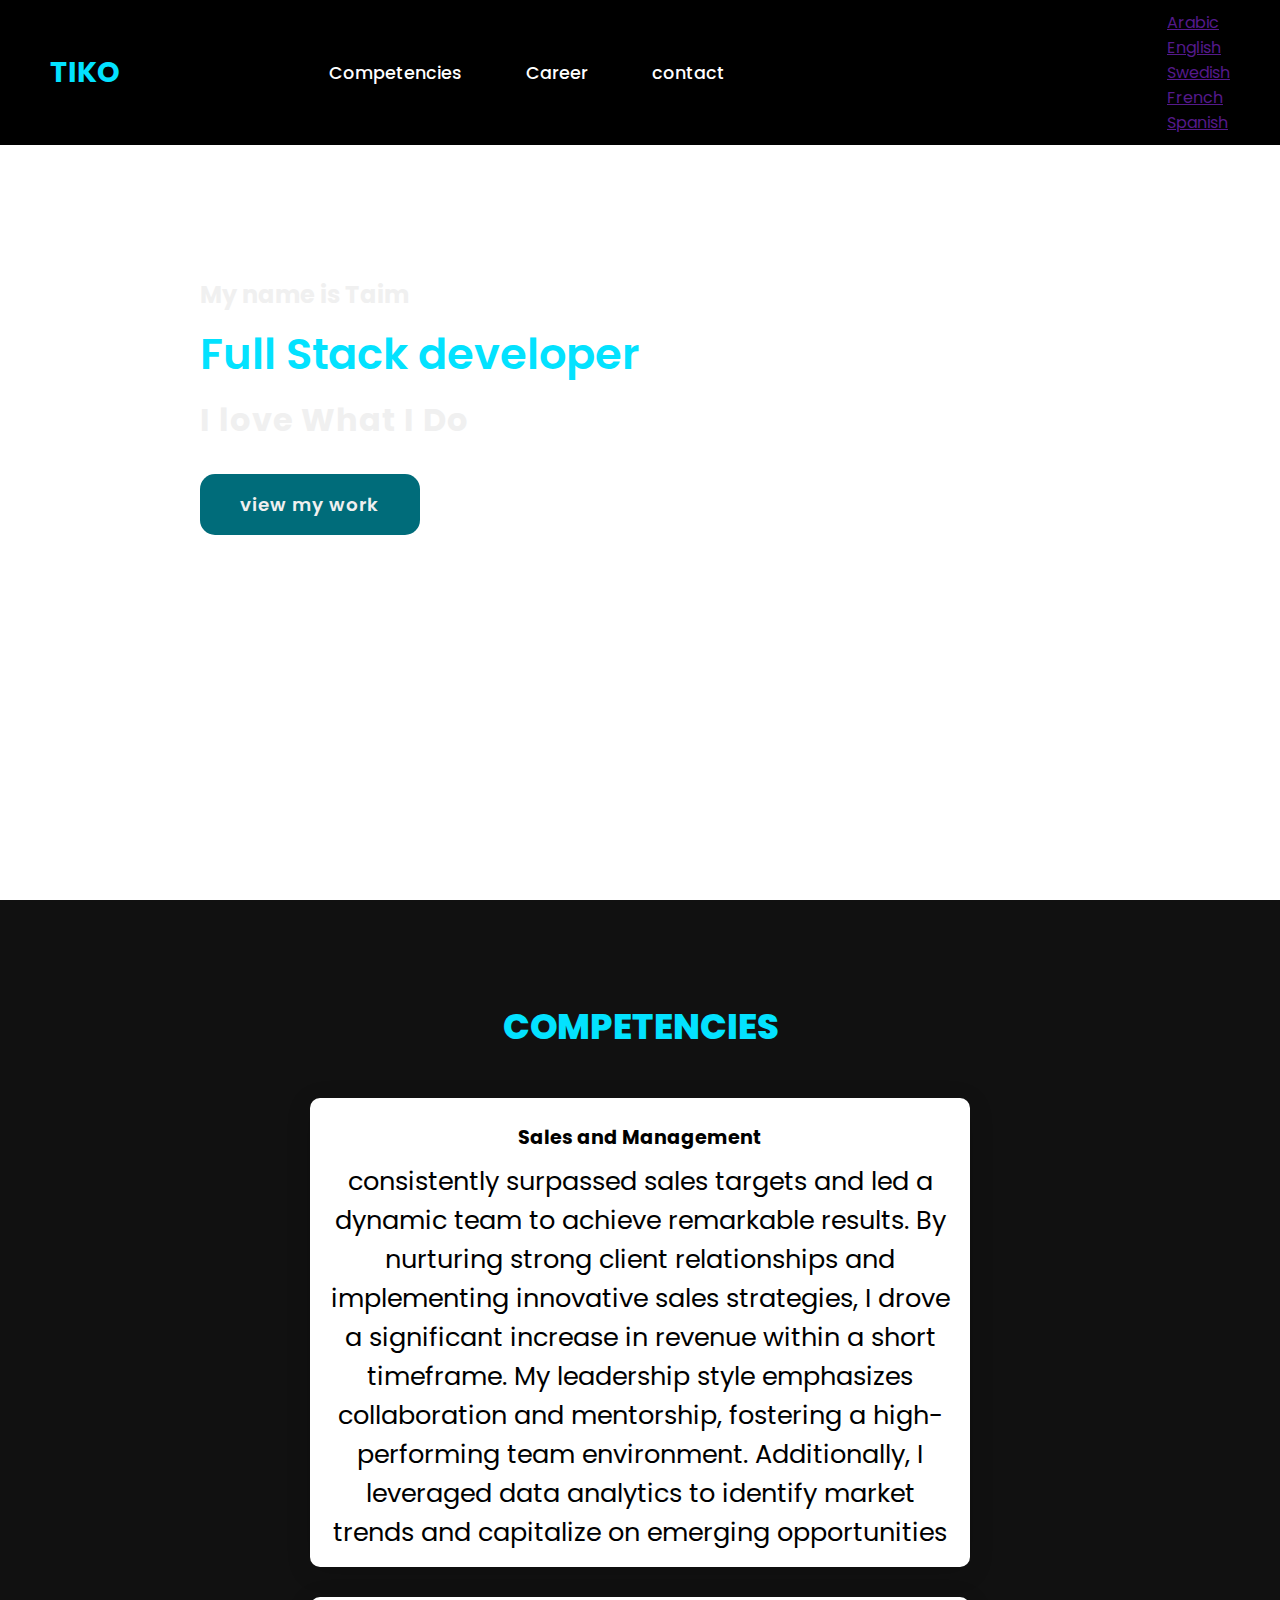
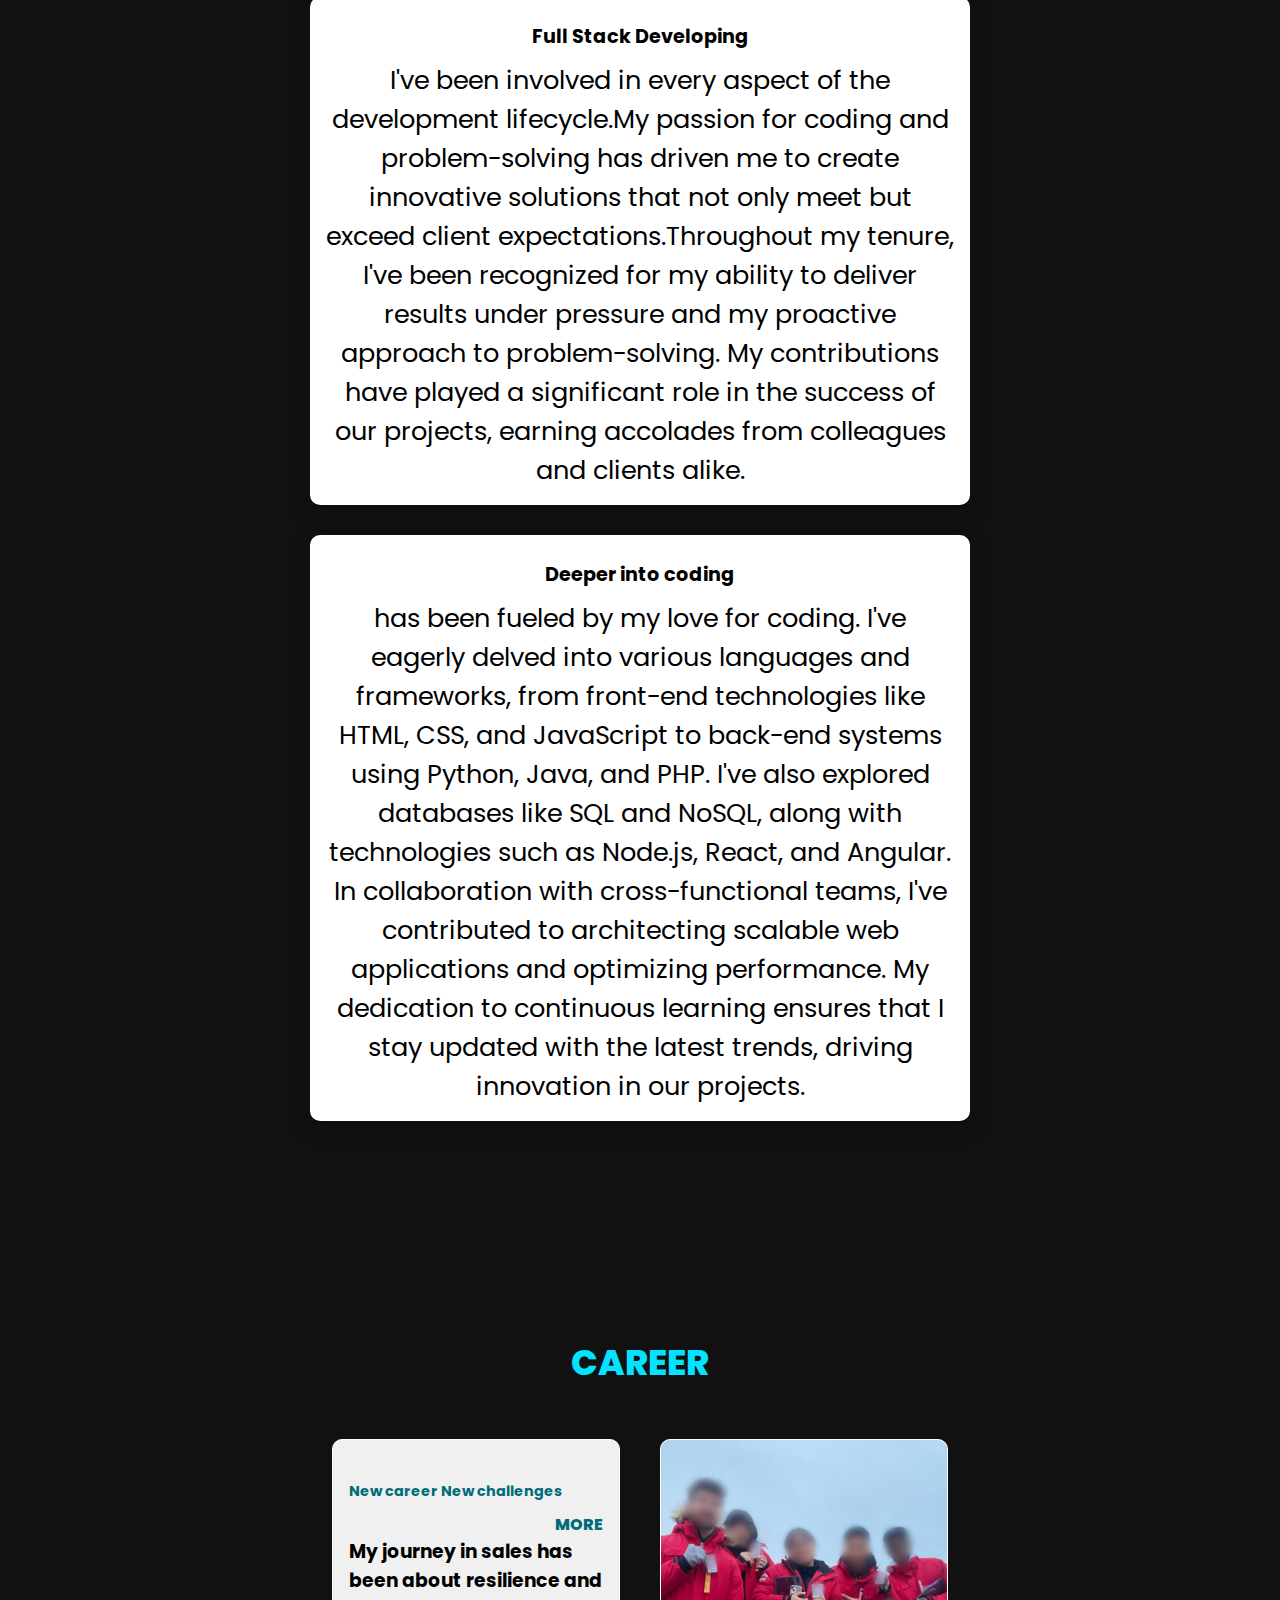
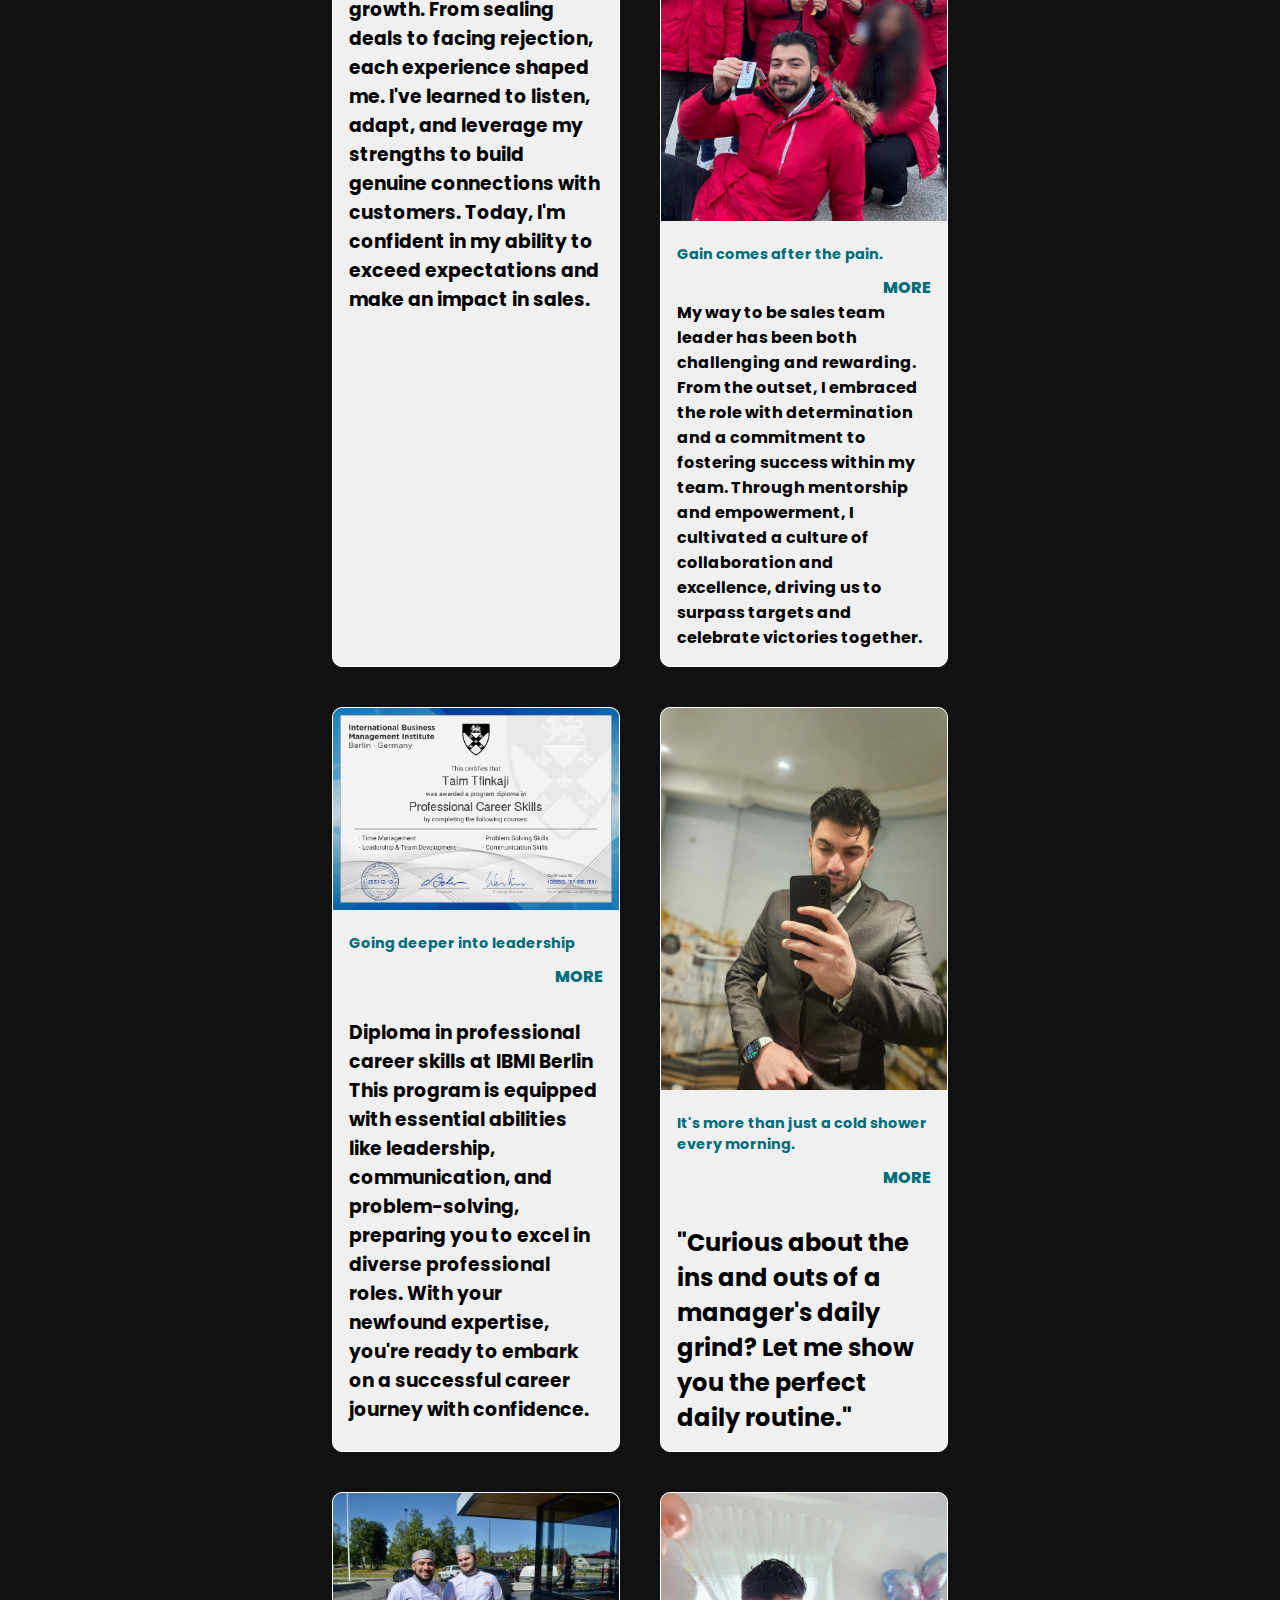
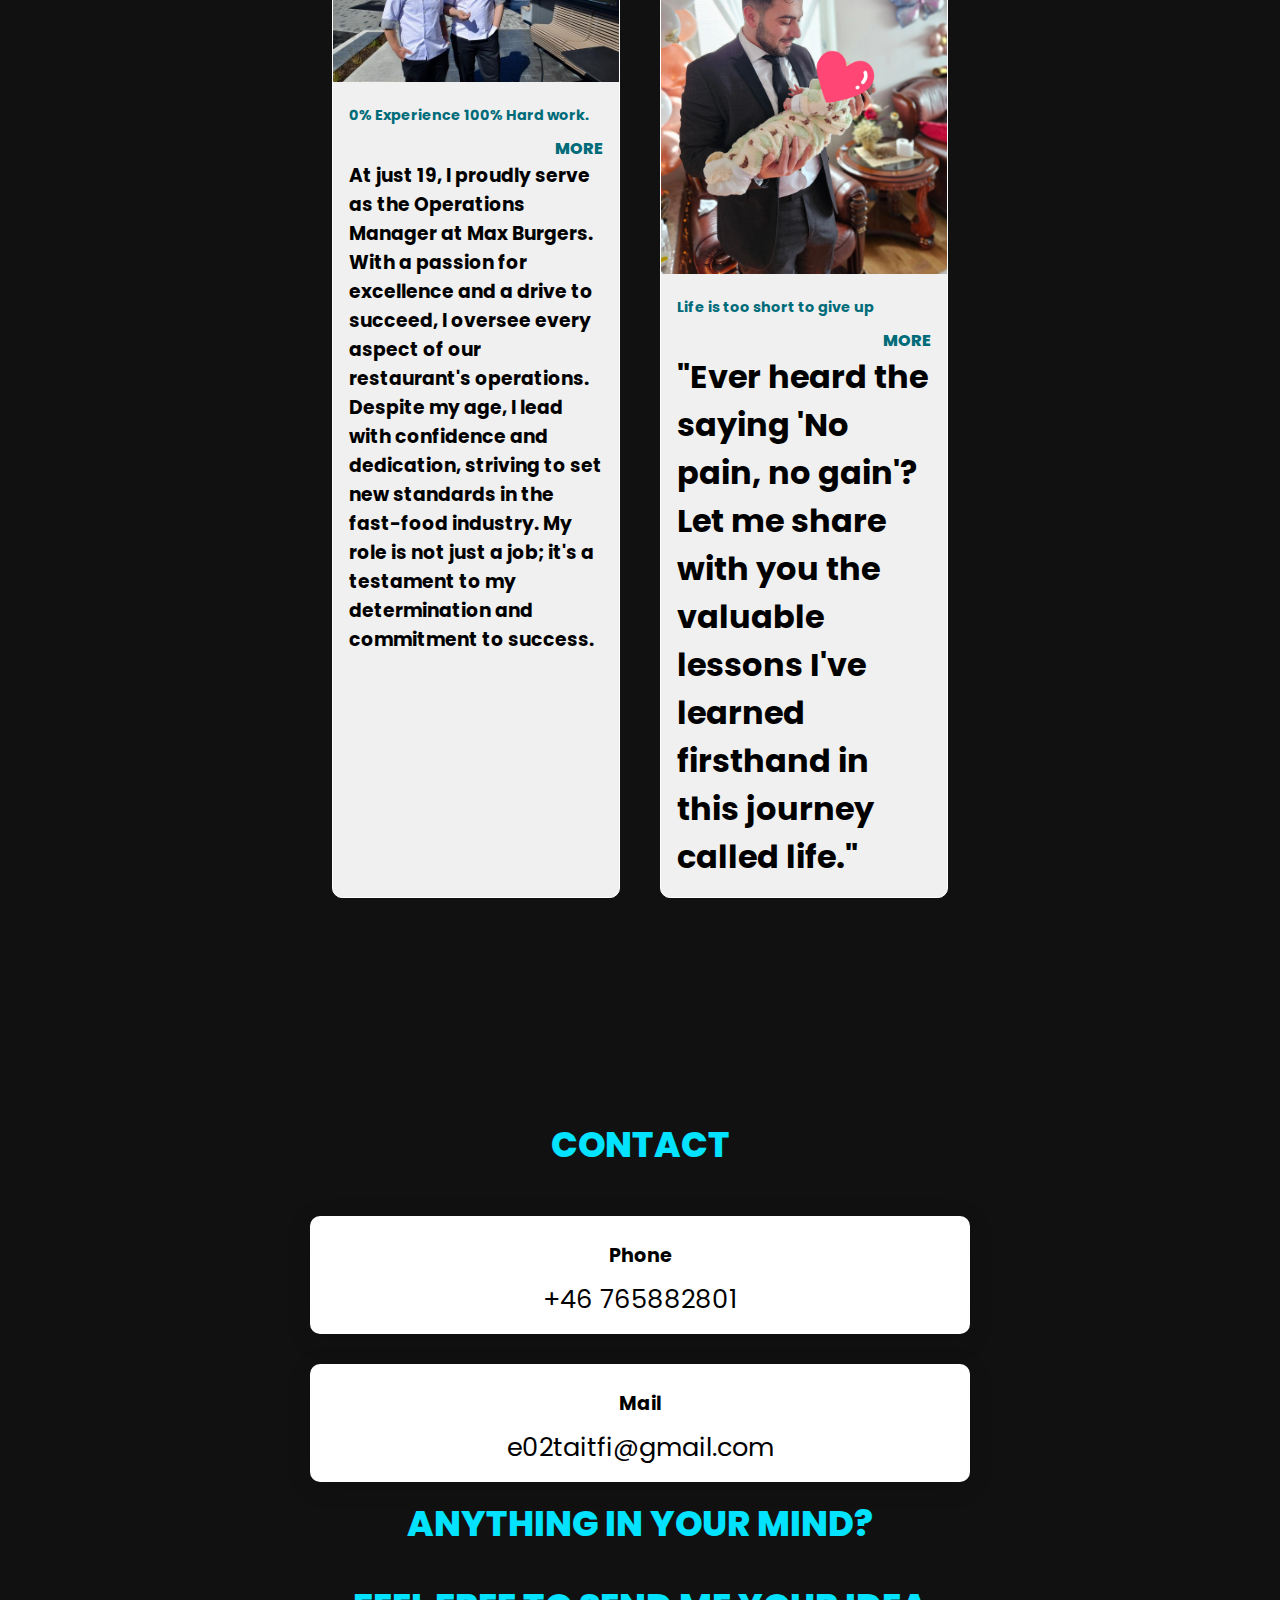
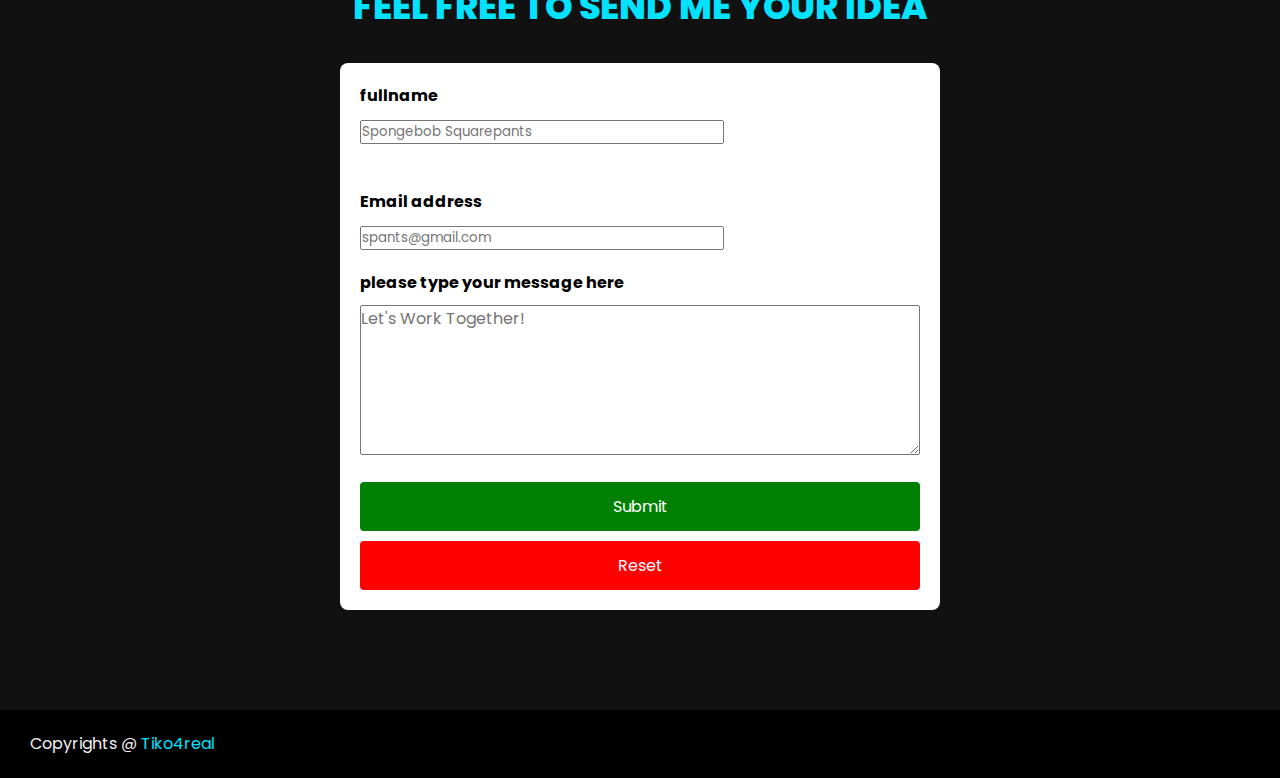
==== index.html @ 7a617f05 "Add lang menu, style flag for lang menu." ====
<!DOCTYPE html>
<html lang="en">

<head>
    <meta charset="UTF-8">
    <meta name="viewport" content="width=device-width, initial-scale=1.0">
    <meta name="keywords"
        content="Taim, Taim Tfinkaji,Tiko,Tiko Escobar,Tiko4real,tiko4real,taim,Taim.pro,taim xd,TIKO EL ESCOBAR">
    <meta name="author" content="Taim Tfinkaji">
    <link rel="preconnect" href="https://fonts.googleapis.com">
    <link rel="preconnect" href="https://fonts.gstatic.com" crossorigin>
    <link
        href="https://fonts.googleapis.com/css2?family=Poppins:ital,wght@0,100;0,200;0,300;0,400;0,500;0,600;0,700;0,800;0,900;1,100;1,200;1,300;1,400;1,500;1,600;1,700;1,800;1,900&display=swap"
        rel="stylesheet">
    <link rel="stylesheet" href="assets/css/style.css">
    <link rel="stylesheet" href="https://cdnjs.cloudflare.com/ajax/libs/font-awesome/6.5.2/css/all.min.css"
        integrity="sha512-SnH5WK+bZxgPHs44uWIX+LLJAJ9/2PkPKZ5QiAj6Ta86w+fsb2TkcmfRyVX3pBnMFcV7oQPJkl9QevSCWr3W6A=="
        crossorigin="anonymous" referrerpolicy="no-referrer" />
</head>

<body>
    <header>
        <a href="#" class="logo">Tiko</a>
        <nav class="navigation">
            <a href="#Services">Competencies</a>
            <a href="#projects">Career</a>
            <a href="#content">contact</a>
        </nav>
        <div class="lang-menu">
            <div class="selected-lang">
                English
            </div>
        </div>
        <ul>
            <li>
                <a href="">Arabic</a>
            </li>
            <li>
                <a href="">English</a>
            </li>
            <li>
                <a href="">Swedish</a>
            </li>
            <li>
                <a href="">French</a>
                
            </li>
            <li>
                <a href="">Spanish</a>
            </li>
        </ul>

    </header>

    <section class="main">
        <div>
            <h2>My name is Taim <br><span>Full Stack developer</span></h2>
            <h3>I love What I Do</h3>
            <a href="#projects" class="main-btn">view my work</a>
            <div class="social-icons">
                <a href="https://www.linkedin.com/in/taim-tfinkaji-8bbaa5227/"><i class="fa-brands fa-linkedin"></i></a>
                <a href="https://github.com/Tiko4real"><i class="fa-brands fa-square-github"></i></a>
                <a href="https://www.instagram.com/tiko4real/"><i class="fa-brands fa-instagram"></i></a>
            </div>
    </section>

    <section class="cards" id="Services">
        <h2 class="title">
            Competencies
        </h2>
        <div class="content">
            <div class="card">
                <div class="icon">
                    <i class="fa-solid fa-ranking-star"></i>
                </div>
                <div class="info">
                    <h3>Sales and Management</h3>
                    <p>consistently surpassed sales targets and led a dynamic team to achieve remarkable results. By
                        nurturing strong client relationships and implementing innovative sales strategies, I drove a
                        significant increase in revenue within a short timeframe. My leadership style emphasizes
                        collaboration and mentorship, fostering a high-performing team environment. Additionally, I
                        leveraged data analytics to identify market trends and capitalize on emerging opportunities</p>
                </div>
            </div>
            <div class="card">
                <div class="icon">
                    <i class="fa-solid fa-code"></i>
                </div>
                <div class="info">
                    <h3>Full Stack Developing</h3>
                    <p> I've been involved in every aspect of the development lifecycle.My passion for coding and
                        problem-solving has driven me to create innovative solutions that not only meet but exceed
                        client expectations.Throughout my tenure, I've been recognized for my ability to deliver results
                        under pressure and my proactive approach to problem-solving. My contributions have played a
                        significant role in the success of our projects, earning accolades from colleagues and clients
                        alike.</p>


                </div>
            </div>
            <div class="card">
                <div class="icon">
                    <i class="fa-solid fa-terminal"></i>
                </div>
                <div class="info">
                    <h3>Deeper into coding</h3>
                    <p> has been fueled by my love for coding. I've eagerly delved into various languages and
                        frameworks, from front-end technologies like HTML, CSS, and JavaScript to back-end systems using
                        Python, Java, and PHP. I've also explored databases like SQL and NoSQL, along with technologies
                        such as Node.js, React, and Angular.

                        In collaboration with cross-functional teams, I've contributed to architecting scalable web
                        applications and optimizing performance. My dedication to continuous learning ensures that I
                        stay updated with the latest trends, driving innovation in our projects.</p>
                </div>
            </div>
        </div>

    </section>
    <section class="projects" id="projects">
        <h2 class="title">Career</h2>
        <div class="content">
            <div class="projects-card">
                <div class="projects-img">
                    <img src="" alt="">
                </div>
                <div class="project-info">
                    <p class="project-category"><strong>New career New challenges</strong></p>
                    <strong class="project-title">
                        <span>
                        </span>
                        <a href="https://drive.google.com/file/d/10OanYnJgiCzY_pfavtHdUj28AwKkujs1/view?usp=sharing"
                            class="more-details">More</a>
                    </strong>
                    <h3>My journey in sales has been about resilience and growth. From sealing deals to facing
                        rejection, each experience shaped me. I've learned to listen, adapt, and leverage my strengths
                        to build genuine connections with customers. Today, I'm confident in my ability to exceed
                        expectations and make an impact in sales.</h3>
                </div>
            </div>
            <div class="projects-card">
                <div class="projects-img">
                    <img src="images/work2.png" alt="">
                </div>
                <div class="project-info">
                    <p class="project-category"><strong>Gain comes after the pain.</strong></p>
                    <strong class="project-title">
                        <span>
                        </span>
                        <a href="https://drive.google.com/file/d/1gToyrG5zvx2lFEEq3hx8eDIXIQJni7fZ/view?usp=sharing"
                            class="more-details">More</a>
                    </strong>
                    <h4>My way to be sales team leader has been both challenging and rewarding. From the outset, I
                        embraced the role with determination and a commitment to fostering success within my team.
                        Through mentorship and empowerment, I cultivated a culture of collaboration and excellence,
                        driving us to surpass targets and celebrate victories together.</h4>
                </div>
            </div>
            <div class="projects-card work3">
                <div class="projects-img">
                    <img src="images/work3.png" alt="">
                </div>
                <div class="project-info">
                    <p class="project-category"><strong>Going deeper into leadership</strong></p>
                    <strong class="project-title">
                        <span>
                        </span>
                        <a href="https://drive.google.com/drive/folders/1OCbxdskgWB_A5LrFsI8_pDNbXbkn-bJ9?usp=sharing"
                            class="more-details">More</a>
                    </strong>
                    <h3><br>Diploma in professional career skills at IBMI Berlin This program is equipped with essential
                        abilities like leadership, communication, and problem-solving, preparing you to excel in diverse
                        professional roles. With your newfound expertise, you're ready to embark on a successful career
                        journey with confidence.</h3>
                </div>
            </div>
            <div class="projects-card">
                <div class="projects-img">
                    <img src="images/work4.jpg">
                </div>
                <div class="project-info">
                    <p class="project-category"><strong>It's more than just a cold shower every morning.</strong></p>
                    <strong class="project-title">
                        <span>
                        </span>
                        <a href="https://drive.google.com/file/d/1-gg3aRTP0q8ky70SEpl7KQYXMFwiqTOz/view"
                            class="more-details">More</a>
                    </strong>
                    <h2><br>"Curious about the ins and outs of a manager's daily grind? Let me show you the perfect
                        daily routine."</h2>
                </div>
            </div>
            <div class="projects-card">
                <div class="projects-img">
                    <img src="images/work5.jpeg">
                </div>
                <div class="project-info">
                    <p class="project-category"> <strong> 0% Experience 100% Hard work.</strong></p>
                    <strong class="project-title">
                        <span>

                        </span>
                        <a href="https://drive.google.com/file/d/1jXPeG4wxp67ehDda86Rfao_l0LZgI1Fl/view?usp=sharing"
                            class="more-details">More</a>
                    </strong>
                    <h3>At just 19, I proudly serve as the Operations Manager at Max Burgers. With a passion for
                        excellence and a drive to succeed, I oversee every aspect of our restaurant's operations.
                        Despite my age, I lead with confidence and dedication, striving to set new standards in the
                        fast-food industry. My role is not just a job; it's a testament to my determination and
                        commitment to success.</h3>
                </div>
            </div>
            <div class="projects-card">
                <div class="projects-img">
                    <img src="images/work6.jpg">
                </div>
                <div class="project-info">
                    <p class="project-category"><strong>Life is too short to give up</strong></p>
                    <strong class="project-title">
                        <span>

                        </span>
                        <a href="https://drive.google.com/file/d/15O10tv84td_C3VNRObpOgS7EnoW03E5r/view?usp=sharing"
                            class="more-details">More</a>
                    </strong>
                    <h1>
                        "Ever heard the saying 'No pain, no gain'? Let me share with you the valuable lessons I've
                        learned firsthand in this journey called life."</h1>
                </div>
            </div>
        </div>
        </div>
    </section>
    <section class="cards-contacts" id="content">
        <h2 class="title">contact</h2>
        <div class="content">
            <div class="card">
                <div class="icon">
                    <i class="fa-solid fa-square-phone"></i>
                </div>
                <div class="info">
                    <h3>Phone</h3>
                    <p>+46 765882801</p>
                </div>
            </div>
            <div class="card">
                <div class="icon">
                    <i class="fa-solid fa-envelope"></i>
                </div>
                <div class="info">
                    <h3>Mail</h3>
                    <p>e02taitfi@gmail.com</p>
                </div>
            </div>
        </div>
        <h2 class="title">Anything in Your Mind?</h2>
        <p class="title">Feel free to send me your idea</p>
        <form action="" method="post">
            <div class="form-group">
                <label for="fullname">fullname</label>
                <input type="text" placeholder="Spongebob Squarepants" name="fullname" id="fullname" required>
            </div>
            <br>
            <div class="form-group">
                <label for="email">Email address</label>
                <input type="email" placeholder="spants@gmail.com" name="email" id="email" required>
            </div>
            <div class="form-group">
                <label for="message">please type your message here</label>
                <textarea placeholder="Let's Work Together!" name="message" id="message" required></textarea>
            </div>
            <button type="submit" id="submit">Submit</button>
            <button type="reset" id="reset">Reset</button>
        </form>
    </section>
    <footer class="footer">
        <p>Copyrights @ <span> Tiko4real</span></p>
        <div class="social-icons">
            <a href="https://www.linkedin.com/in/taim-tfinkaji-8bbaa5227/"><i class="fa-brands fa-linkedin"></i></a>
            <a href="https://github.com/Tiko4real"><i class="fa-brands fa-square-github"></i></a>
            <a href="https://www.instagram.com/tiko4real/"><i class="fa-brands fa-instagram"></i></a>

        </div>
    </footer>
</body>

</html>
---- assets/css/style.css ----
* {
    font-family: "poppins", sans-serif;
    margin: 0;
    padding: 0;
    box-sizing: border-box;
    scroll-behavior: smooth;

}

header {
    background-color: #000000;
    width: 100%;
    position: fixed;
    z-index: 999;
    display: flex;
    justify-content: space-between;
    align-items: center;
    padding: 10px 50px;
}

.logo {
    text-decoration: none;
    color: #03e2ff;
    text-transform: uppercase;
    font-weight: 700;
    font-size: 1.8em;
}

.navigation a {
    color: #ffffff;
    text-decoration: none;
    font-size: 1.1em;
    font-weight: 500;
    padding-left: 30px;
    margin: 15px;
}

.navigation a:hover {
    color: #03e2ff;
}

section {
    padding: 100px 200px;
    background-color: #111111;
}

.main {
    width: 100%;
    min-height: 100vh;
    display: flex;
    align-items: center;
    background: url(file:///C:/Users/oppar/Desktop/FIRST%20PROJECT/images/dark-background.png);
    background-size: cover;
    background-position: center;
    background-attachment: fixed;
    color: #f0f0f0;
}

.main h2 {
    font-size: 1.5em;
}

.main h2 span {
    display: inline-block;
    margin-top: 10px;
    color: #03e2ff;
    font-size: 1.8em;
    font-weight: 600;
}

.main h3 {
    font-size: 2em;
    font-weight: 700;
    letter-spacing: 1px;
    margin-top: 10px;
    margin-bottom: 30px;
}

.main-btn {
    color: #f0f0f0;
    background-color: #006c7a;
    text-decoration: none;
    font-size: 1.15em;
    font-weight: 600;
    display: inline-block;
    padding: 0.9375em 2.1875em;
    letter-spacing: 1px;
    border-radius: 15px;
    margin-bottom: 40px;
    transition: 0.6s ease;
}

.main-btn:hover {
    background-color: #03e2ff;
    color: rgb(16, 16, 16);
    transform: scale(1.1);
}

.social-icons a {
    color: #f0f0f0;
    font-size: 2em;
    padding-right: 60px;
}

.title {
    display: flex;
    justify-content: center;
    color: #03e2ff;
    font-size: 2.2em;
    font-weight: 800;
    margin-bottom: 30px;
    text-transform: uppercase;
}

.content {
    display: flex;
    justify-content: center;
    flex-direction: row;
    flex-wrap: wrap;
}

.card {
    background-color: #fff;
    width: 75%;
    box-shadow: 0 5px 25px rgba(1, 1, 1, 0.15);
    margin: 15px;
    border-radius: 10px;
    padding: 15px;
    margin: 15px;
    transition: 0.6s ease;
}

.card:hover {
    transform: scale(1.1);
}

.icon {
    color: #006c7a;
    font-size: 8em;
    text-align: center;
}

.info {
    text-align: center;
}

.info h3 {
    color: #03e2ff;
    font-size: 1.2em;
    font-weight: 700;
    margin: 10px;
}

.projects {
    background-color: #111111;
}

.projects .content {
    margin-top: 30px;
}

.projects-card {
    background-color: #f0f0f0;
    border: 1.5px solid white;
    min-height: 14em;
    width: 18em;
    overflow: hidden;
    border-radius: 10px;
    margin: 20px;
    transition: 0.6s ease;
}

.projects-card:hover {
    transform: scale(1.1);
}

.projects-card:hover .projects-img {
    opacity: 0.9;
}

.projects-img img {
    width: 100%;
}

.project-info {
    padding: 1em;
}

.project-category {
    font-size: 0.9em;
    color: #006c7a;

}

.project-title {
    display: flex;
    justify-content: space-between;
    text-transform: uppercase;
    font-weight: 800;
    margin-top: 10px;
}

.more-details {

    text-decoration: none;
    color: #006c7a;
}

.more-details:hover {
    color: #03e2ff;
}

.content .icon {
    font-size: 4.5em;
}

.content .info h3 {
    color: #000000;

}

.content .info p {
    font-size: 1.6em;
}

.footer {
    background-color: #000000;
    display: flex;
    justify-content: space-between;
    align-items: center;
    padding: 10px 30px;
}

.footer p {
    color: #f0f0f0;
}

.footer p span {
    color: #03e2ff;
}

@media (max-width:1023px) {
    header {
        padding: 12px 20px;
    }

    .navigation {
        flex-direction: column;
    }

    .navigation a {
        padding: 7px 0
    }

    .title {
        font-size: 1.6em;
    }

    section {
        padding: 20px 13px;
    }

    .main h2 {
        font-size: 1em;
    }

    .main h3 {
        font-size: 1.4em;
    }

    .main-btn {
        font-size: 0.9em;
    }

    .content {
        flex-direction: column;
        align-items: center;
    }

    .social-icons a {
        padding-right: 25px;
    }

}



@media (max-width: 100%) {
    body {
        font-size: 12px;
    }

    .main h2 {
        font-size: 0.8em;
    }

    .main h3 {
        font-size: 1.3em;
    }
}

@media (max-width:90%) {
    body {
        font-size: 10px;
    }
}

form {
    background-color: #fff;
    padding: 20px;
    border-radius: 8px;
    width: 100%;
    max-width: 600px;
    box-sizing: border-box;
    margin: 0 auto;
}

.form-group {
    margin-bottom: 20px;
}

label {
    display: block;
    margin-bottom: 10px;
    font-weight: bold;
}

input[type="text"],
input[type="email"] {
    width:65%;
}

textarea {
    height: 150px;
    width: 100%;
    resize: vertical;
    font-size: 16px;
}

 #submit {
    background-color: green;
    color: #fff;
    padding: 12px 20px;
    border: none;
    border-radius: 4px;
    cursor: pointer;
    font-size: 16px;
    width: 100%;
    margin-bottom: 10px;
}
#reset {
    background-color: red;
    color: #fff;
    padding: 12px 20px;
    border: none;
    border-radius: 4px;
    cursor: pointer;
    font-size: 16px;
    width: 100%;
}

.lang-menu {
    margin-top: 25px;
    line-height: 2;
}

.selected-lang {
    cursor: pointer;
    display: flex;
    justify-content: space-between;
    width: 100px;
}
.selected-lang:before {
    content: "";
    display: block;
    width: 32px;
    height: 32px;
    background-image: url("https://flagsapi.com/GB/flat/32.png");
}
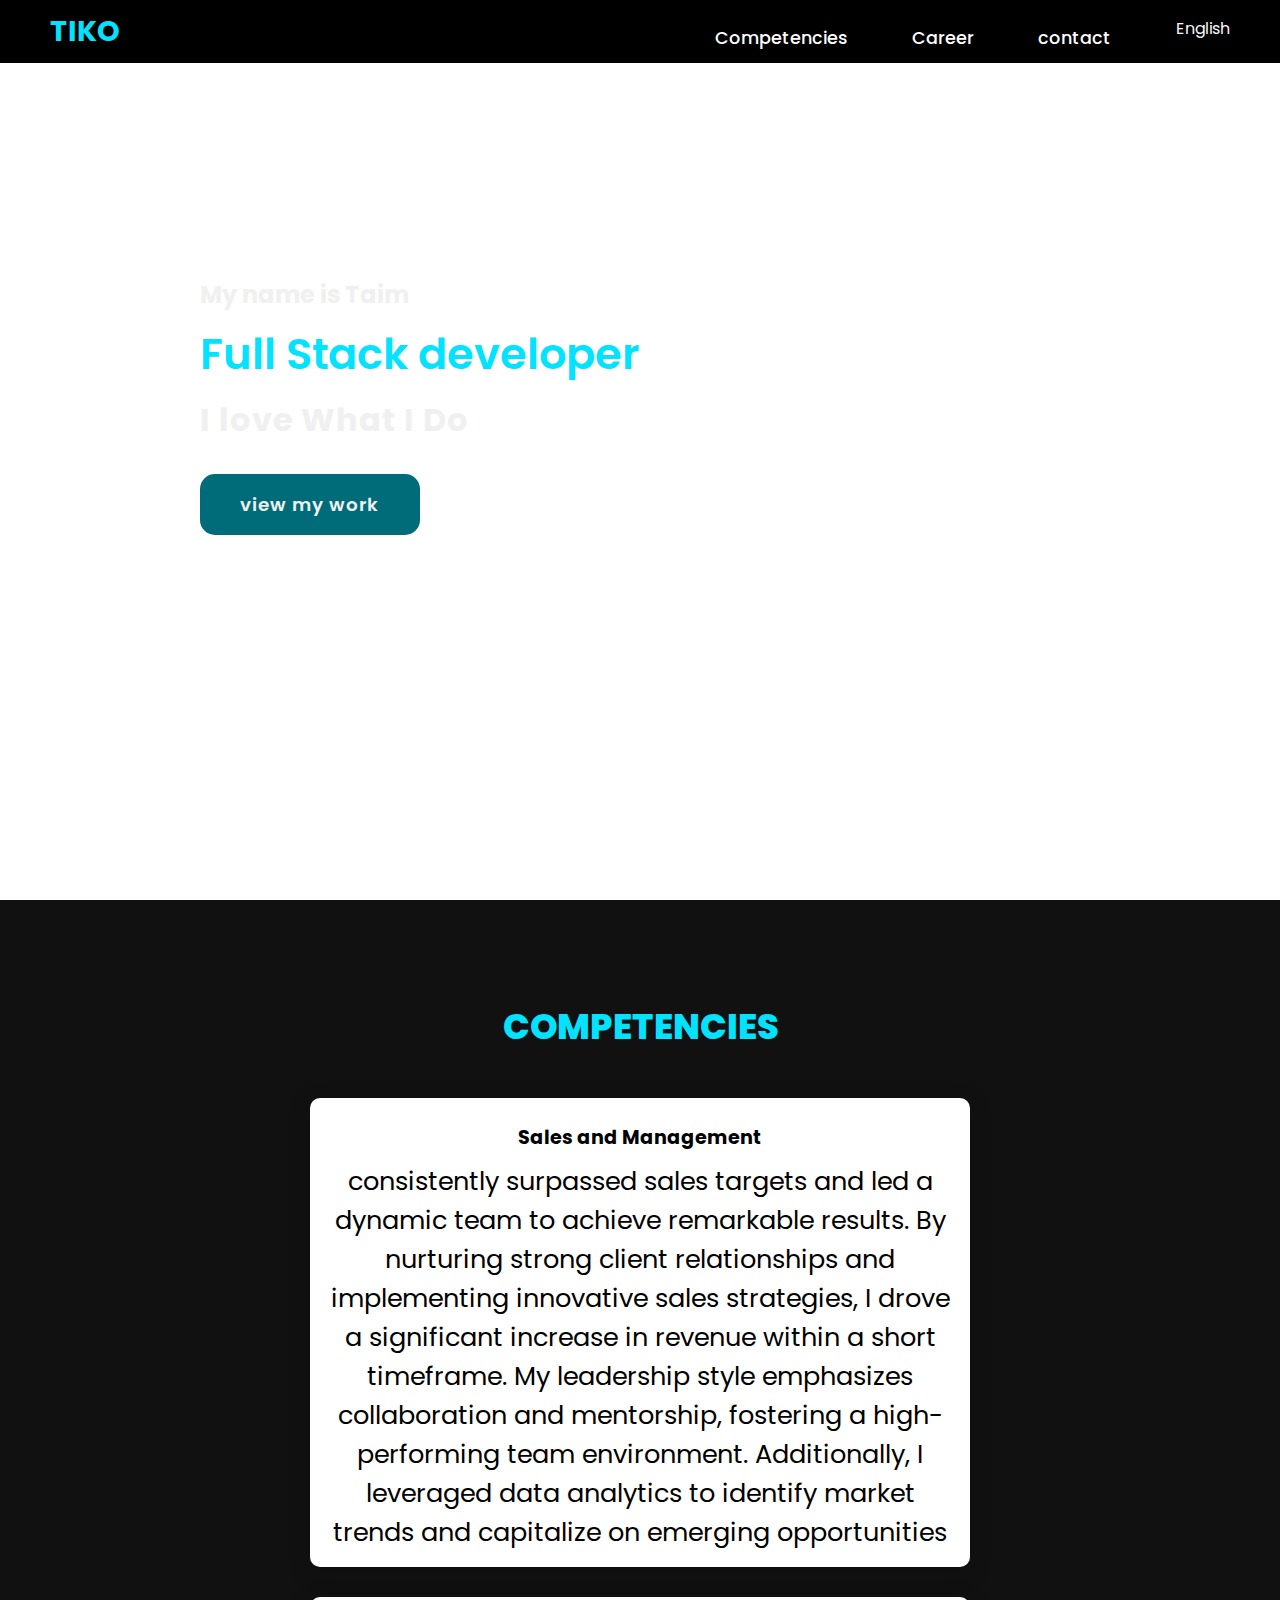
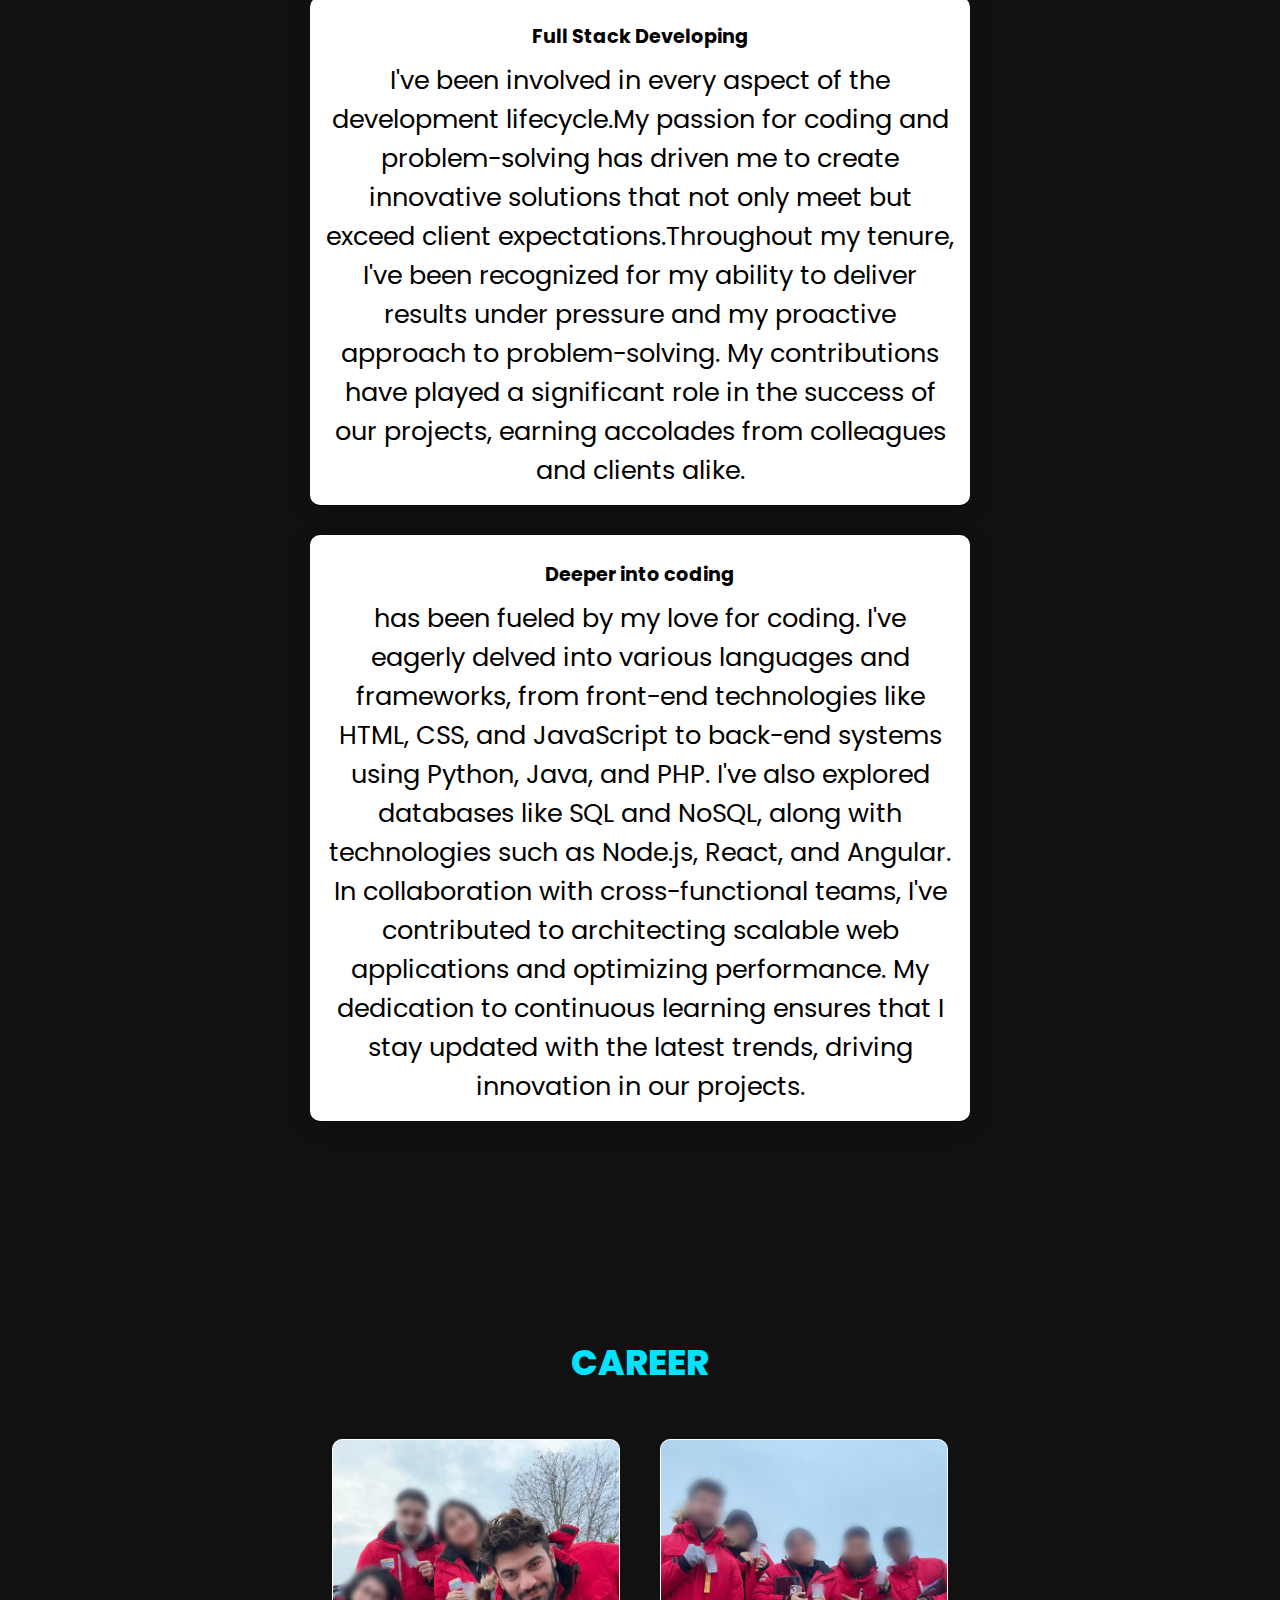
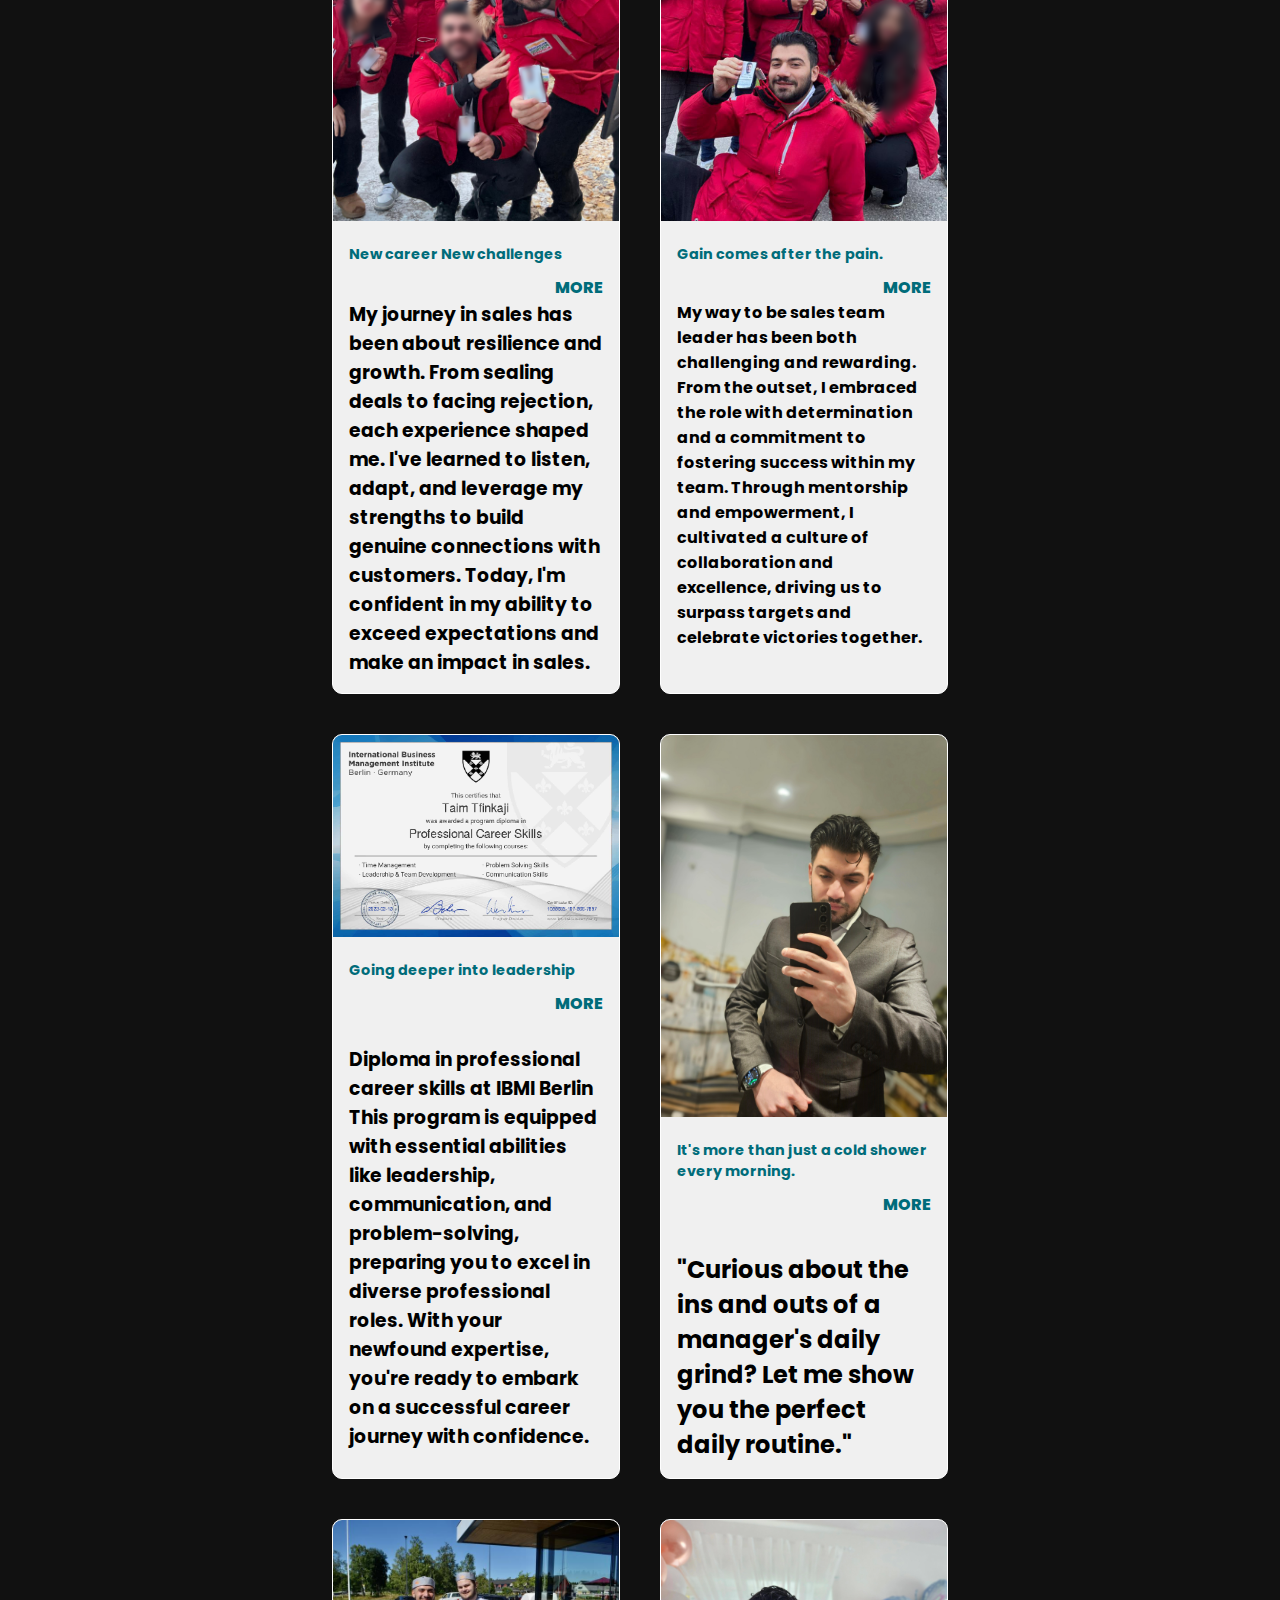
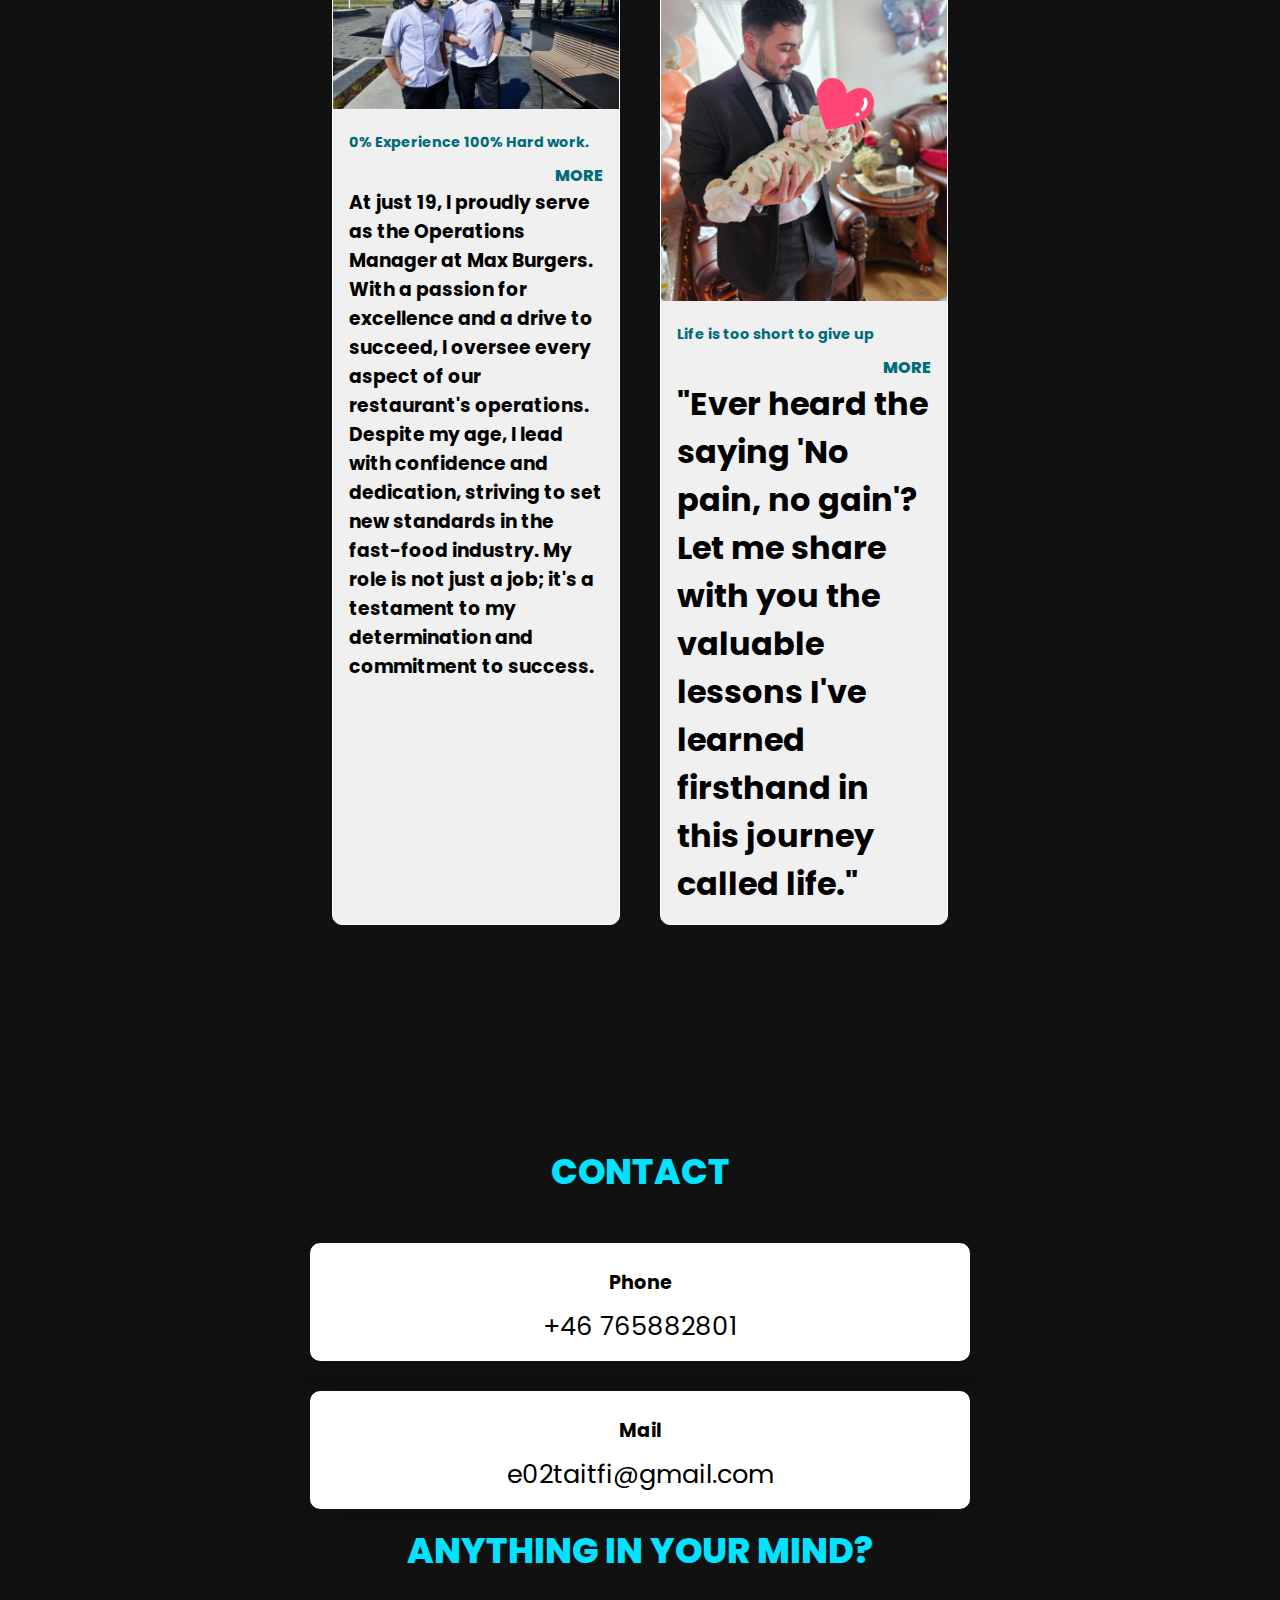
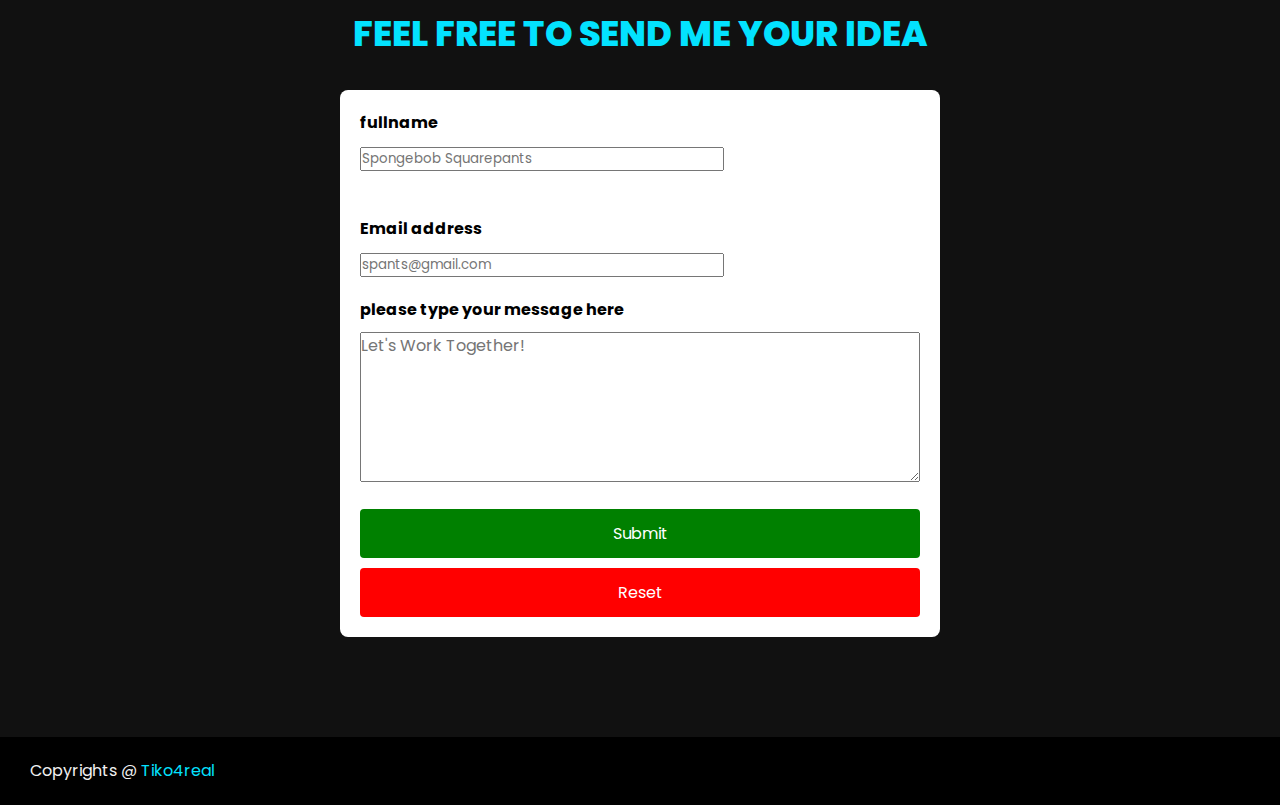
==== commit e2d215a1: "Translated index-fr, sv, es.html" ====
--- a/index.html
+++ b/index.html
@@ -25,31 +25,20 @@
             <a href="#Services">Competencies</a>
             <a href="#projects">Career</a>
             <a href="#content">contact</a>
+
+            <div class="lang-menu">
+                <div class="selected-lang">
+                    English
+                </div>
+                <ul>
+                    <li><a href="index-ar.html" id="ar">Arabic</a></li>
+                    <li><a href="index.html" id="en">English</a></li>
+                    <li><a href="index-sv.html" id="sv">Swedish</a></li>
+                    <li><a href="index-fr.html" id="fr">French</a></li>
+                    <li><a href="index-es.html" id="es">Spanish</a></li>
+                </ul>
+            </div>
         </nav>
-        <div class="lang-menu">
-            <div class="selected-lang">
-                English
-            </div>
-        </div>
-        <ul>
-            <li>
-                <a href="">Arabic</a>
-            </li>
-            <li>
-                <a href="">English</a>
-            </li>
-            <li>
-                <a href="">Swedish</a>
-            </li>
-            <li>
-                <a href="">French</a>
-                
-            </li>
-            <li>
-                <a href="">Spanish</a>
-            </li>
-        </ul>
-
     </header>
 
     <section class="main">
@@ -122,7 +111,7 @@
         <div class="content">
             <div class="projects-card">
                 <div class="projects-img">
-                    <img src="" alt="">
+                    <img src="images/work.png" alt="">
                 </div>
                 <div class="project-info">
                     <p class="project-category"><strong>New career New challenges</strong></p>
--- a/assets/css/style.css
+++ b/assets/css/style.css
@@ -327,7 +327,7 @@
 
 input[type="text"],
 input[type="email"] {
-    width:65%;
+    width: 65%;
 }
 
 textarea {
@@ -337,7 +337,7 @@
     font-size: 16px;
 }
 
- #submit {
+#submit {
     background-color: green;
     color: #fff;
     padding: 12px 20px;
@@ -348,6 +348,7 @@
     width: 100%;
     margin-bottom: 10px;
 }
+
 #reset {
     background-color: red;
     color: #fff;
@@ -360,20 +361,92 @@
 }
 
 .lang-menu {
-    margin-top: 25px;
-    line-height: 2;
+    position: relative;
+    display: inline-block;
 }
 
 .selected-lang {
     cursor: pointer;
     display: flex;
     justify-content: space-between;
+    align-items: center;
     width: 100px;
-}
+    color: #f8f8f8;
+}
+
 .selected-lang:before {
     content: "";
     display: block;
     width: 32px;
     height: 32px;
-    background-image: url("https://flagsapi.com/GB/flat/32.png");
-}+    
+    background-size: cover;
+    margin-right: 10px;
+}
+
+.lang-menu ul {
+    margin: 0;
+    padding: 0;
+    background-color: #000000;
+    border: 1px dotted #f8f8f8;
+    display: none;
+    position: absolute;
+    top: 100%;
+    left: 0;
+    width: 140px;
+    z-index: 1000;
+    list-style-type: none;
+}
+
+.lang-menu:hover ul {
+    display: block;
+}
+
+.lang-menu ul li {
+    list-style: none;
+    display: flex;
+    justify-content: space-between;
+}
+
+.lang-menu ul li a {
+    width: 140px;
+    display: block;
+    padding: 5px 10px;
+    color: #f8f8f8;
+    text-decoration: none;
+}
+
+.lang-menu ul li a:before {
+    content: "";
+    display: inline-block;
+    width: 32px;
+    height: 32px;
+    background-size: cover;
+    margin-right: 10px;
+}
+
+.lang-menu ul li a:hover {
+    background-color: #03e2ff;
+    color: #000000;
+}
+
+
+.lang-menu ul li a#fr:before {
+    background-image: url("https://flagsapi.com/FR/flat/32.png");
+}
+
+.lang-menu ul li a#sv:before {
+    background-image: url("https://flagsapi.com/SE/flat/32.png");
+}
+
+.lang-menu ul li a#ar:before {
+    background-image: url("https://flagsapi.com/SA/flat/32.png");
+}
+
+.lang-menu ul li a#en:before {
+    background-image: url("https://flagsapi.com/IE/flat/32.png");
+}
+
+.lang-menu ul li a#es:before {
+    background-image: url("https://flagsapi.com/ES/flat/32.png");
+}
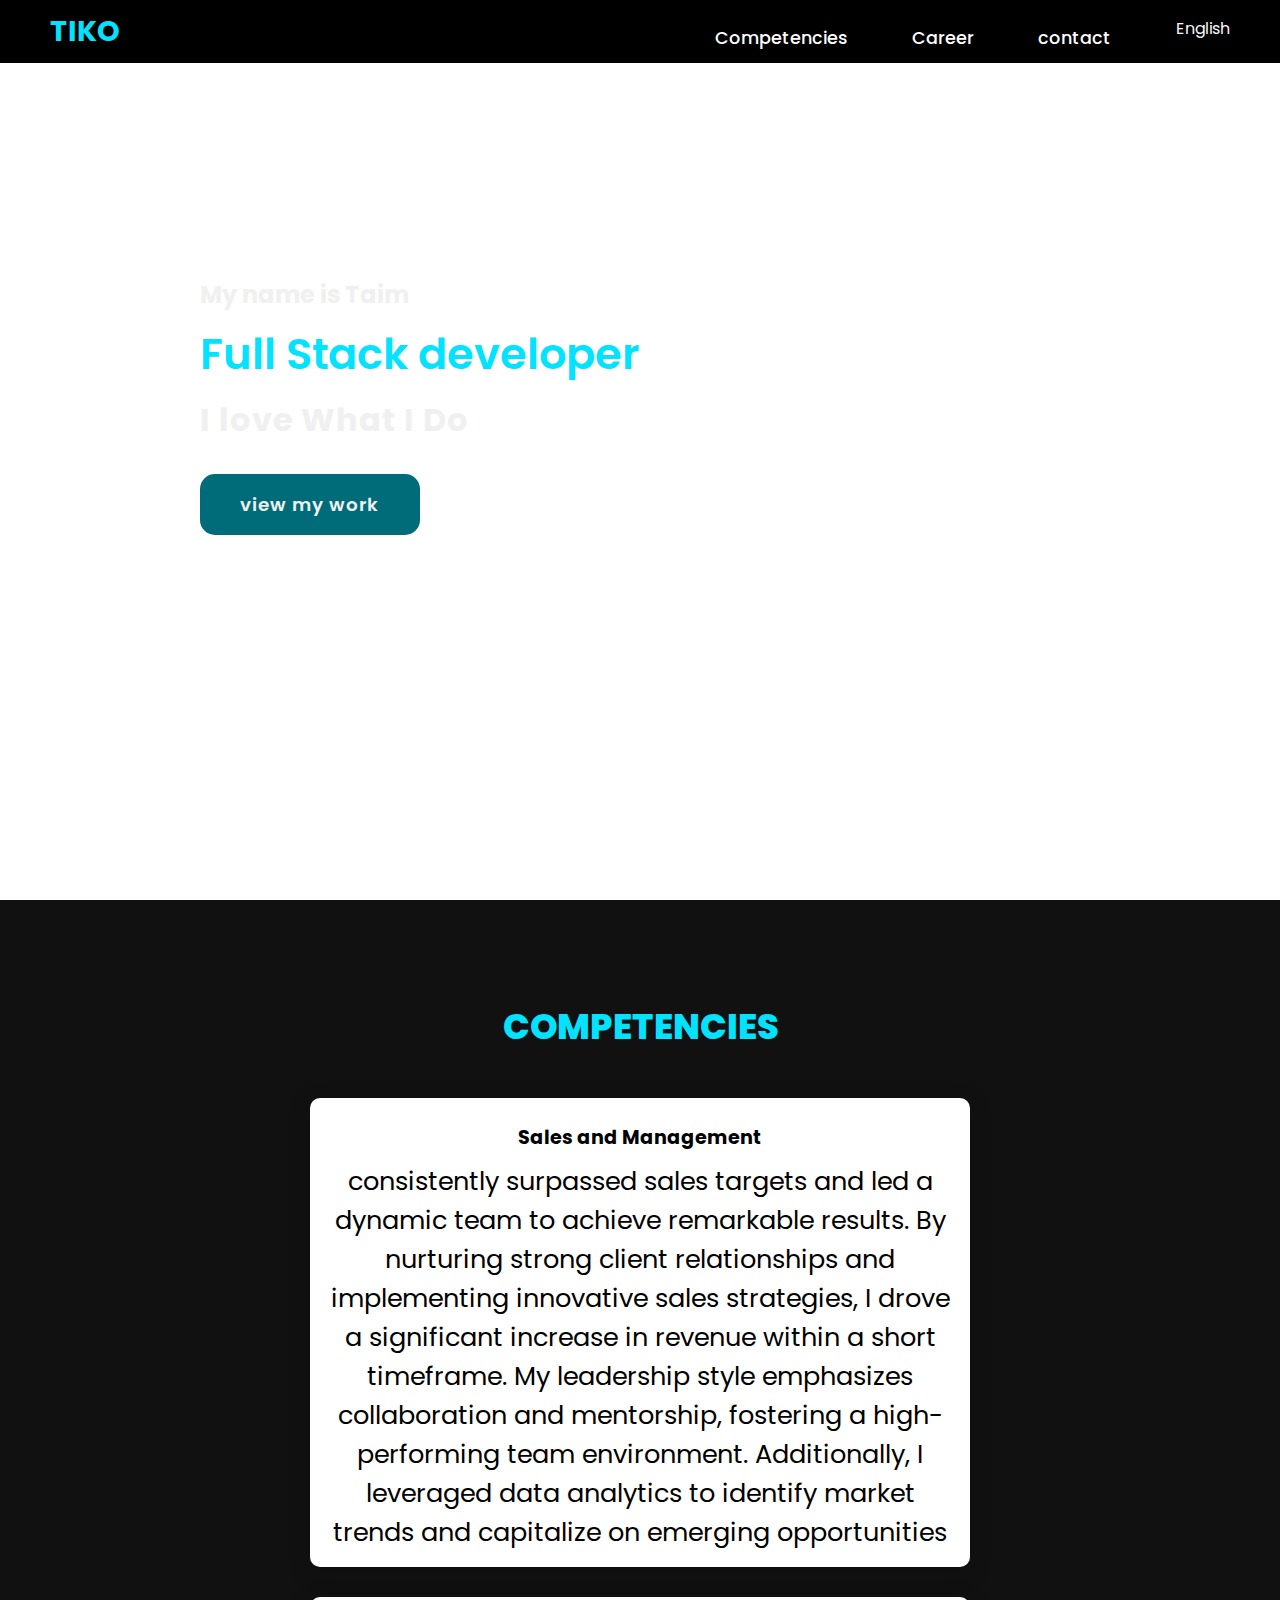
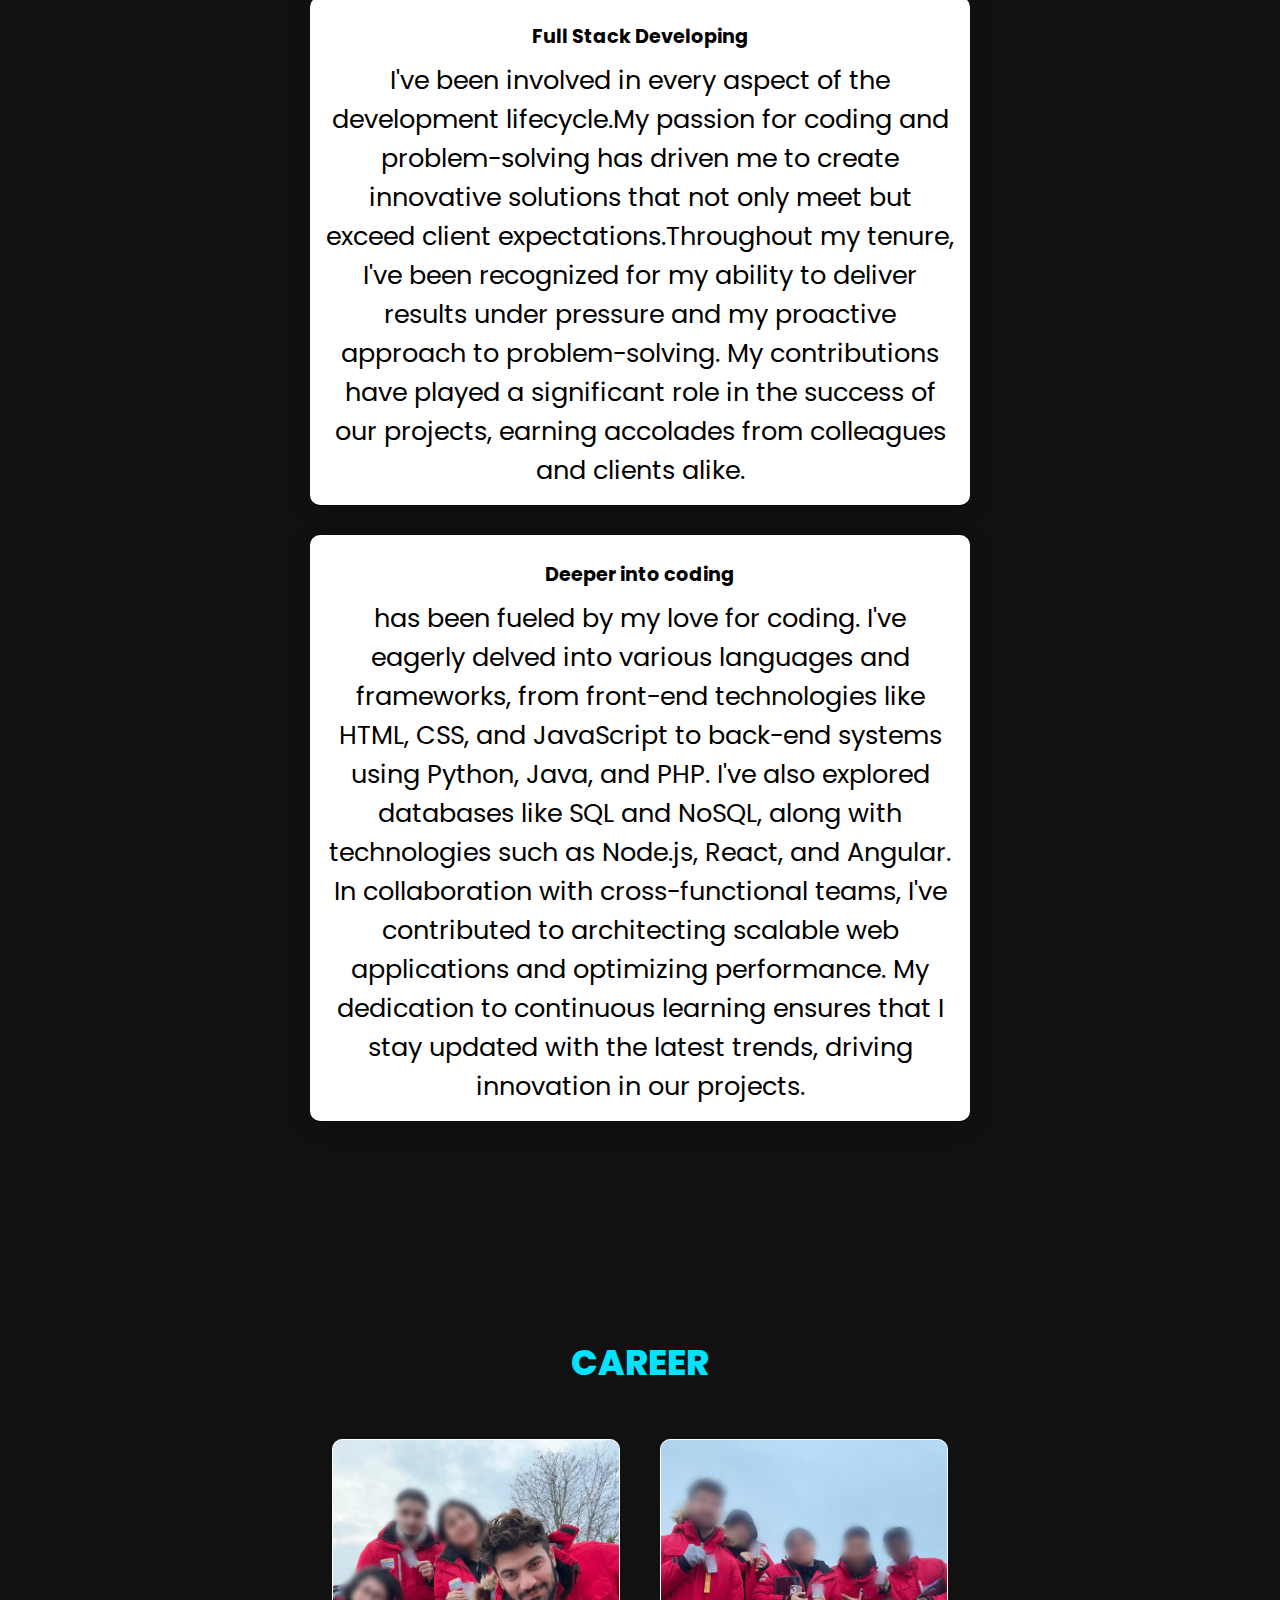
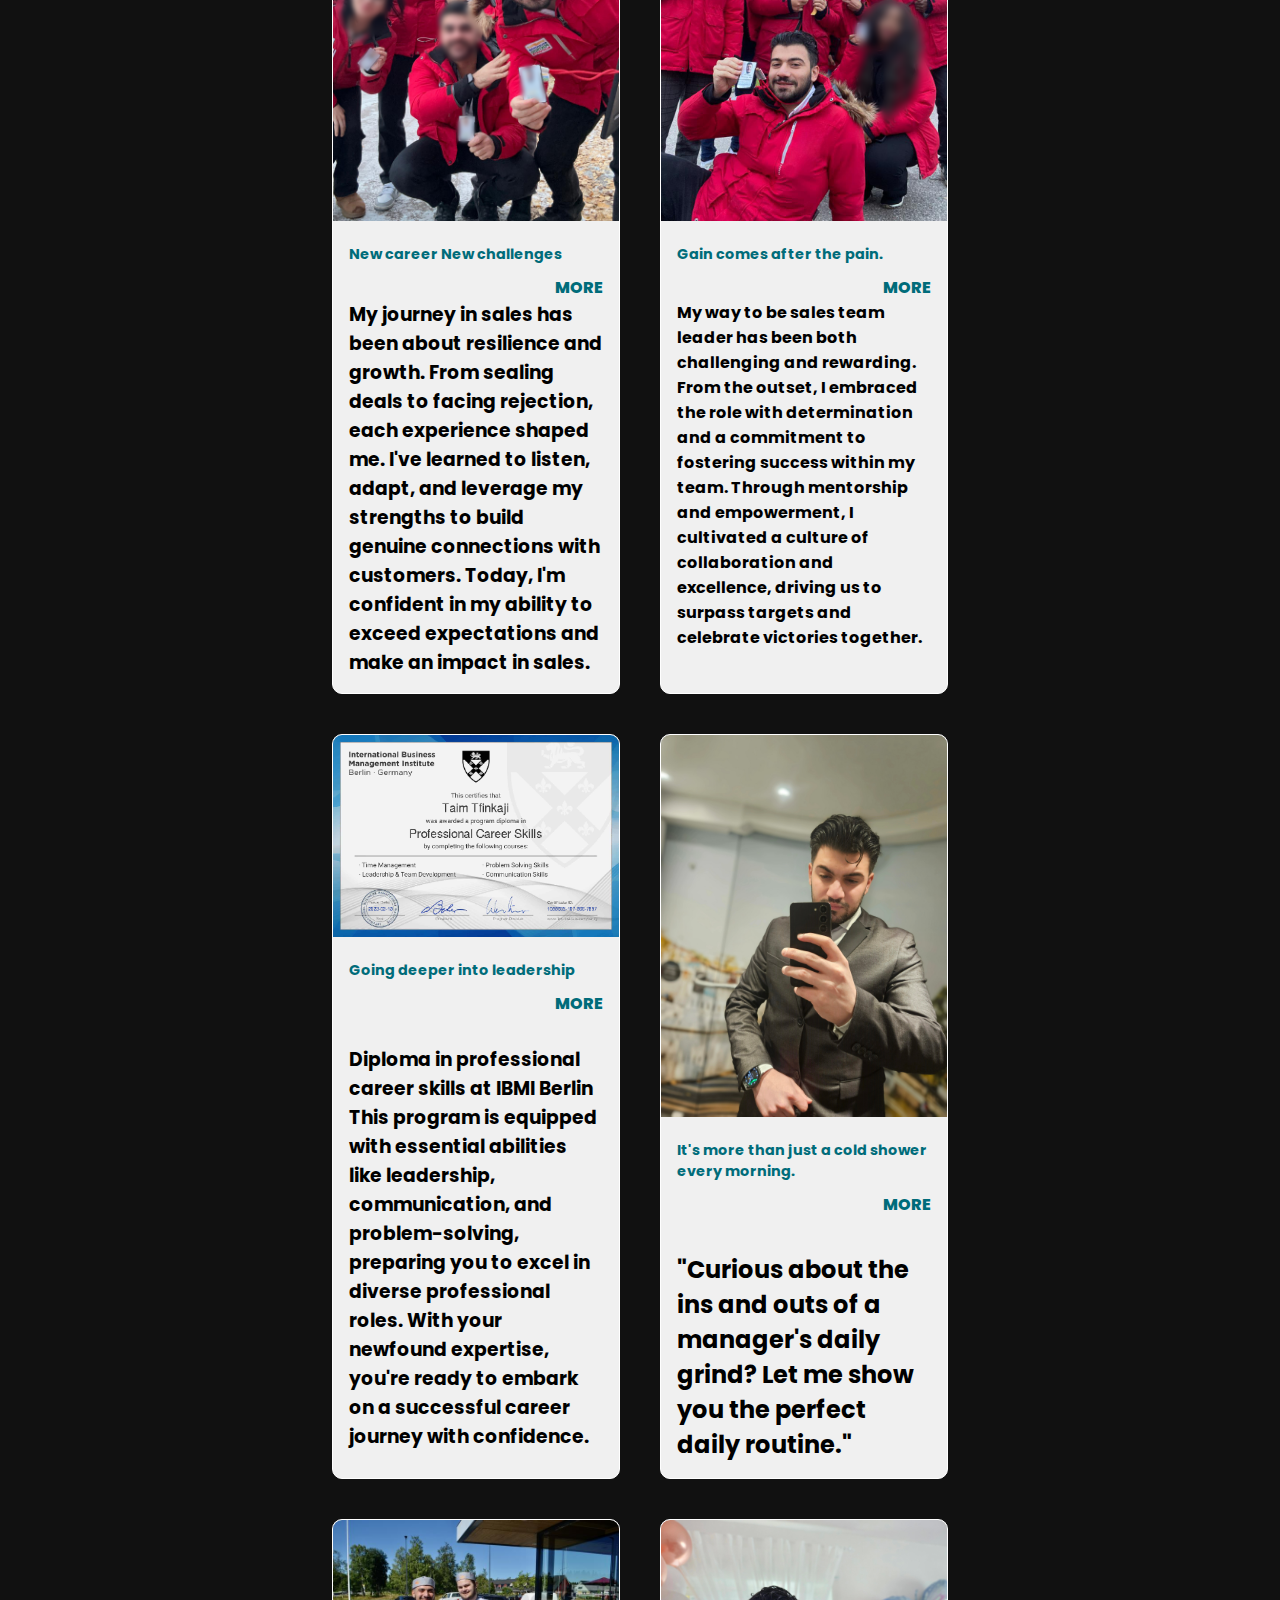
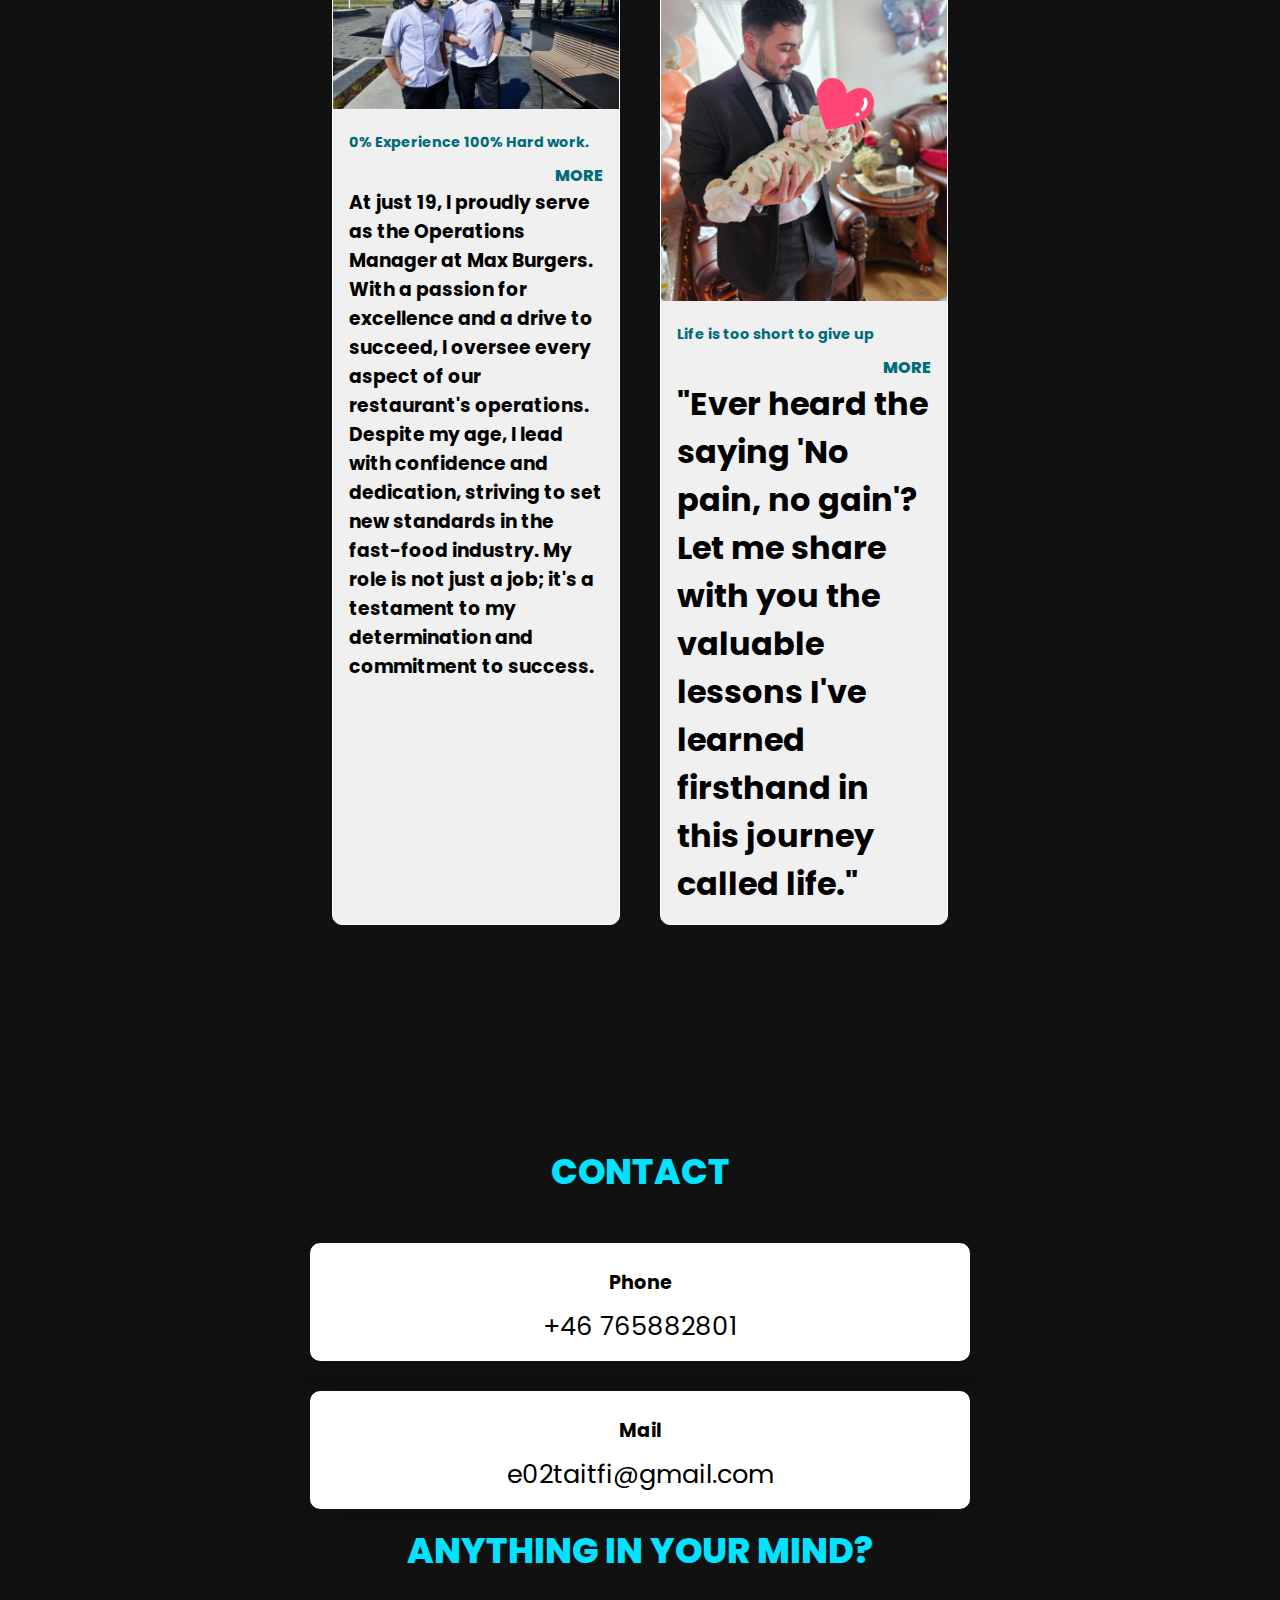
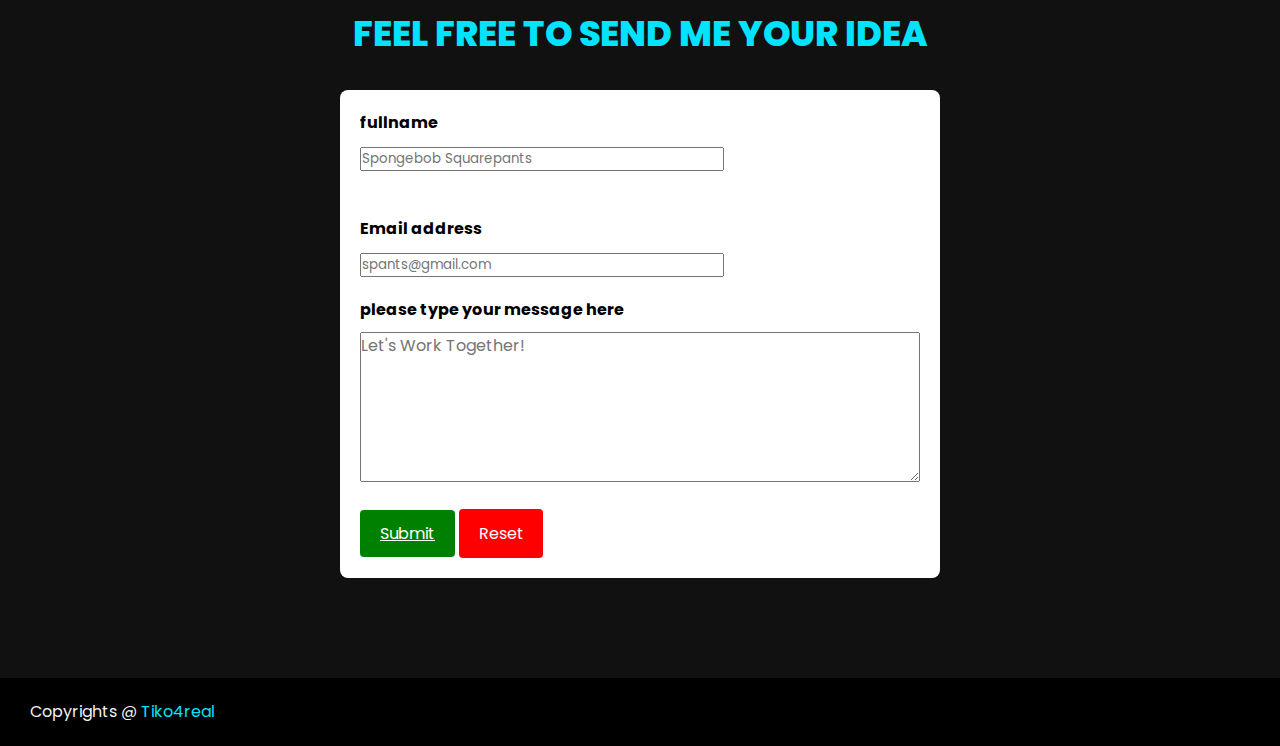
==== commit 8279ae97: "Code and style the thanks page, change submit button to link" ====
--- a/index.html
+++ b/index.html
@@ -47,9 +47,9 @@
             <h3>I love What I Do</h3>
             <a href="#projects" class="main-btn">view my work</a>
             <div class="social-icons">
-                <a href="https://www.linkedin.com/in/taim-tfinkaji-8bbaa5227/"><i class="fa-brands fa-linkedin"></i></a>
-                <a href="https://github.com/Tiko4real"><i class="fa-brands fa-square-github"></i></a>
-                <a href="https://www.instagram.com/tiko4real/"><i class="fa-brands fa-instagram"></i></a>
+                <a href="https://www.linkedin.com/in/taim-tfinkaji-8bbaa5227/" target="_blank"><i class="fa-brands fa-linkedin"></i></a>
+                <a href="https://github.com/Tiko4real" target="_blank"><i class="fa-brands fa-square-github"></i></a>
+                <a href="https://www.instagram.com/tiko4real/" target="_blank"><i class="fa-brands fa-instagram"></i></a>
             </div>
     </section>
 
@@ -119,7 +119,7 @@
                         <span>
                         </span>
                         <a href="https://drive.google.com/file/d/10OanYnJgiCzY_pfavtHdUj28AwKkujs1/view?usp=sharing"
-                            class="more-details">More</a>
+                            class="more-details" target="_blank">More</a>
                     </strong>
                     <h3>My journey in sales has been about resilience and growth. From sealing deals to facing
                         rejection, each experience shaped me. I've learned to listen, adapt, and leverage my strengths
@@ -137,7 +137,7 @@
                         <span>
                         </span>
                         <a href="https://drive.google.com/file/d/1gToyrG5zvx2lFEEq3hx8eDIXIQJni7fZ/view?usp=sharing"
-                            class="more-details">More</a>
+                            class="more-details" target="_blank">More</a>
                     </strong>
                     <h4>My way to be sales team leader has been both challenging and rewarding. From the outset, I
                         embraced the role with determination and a commitment to fostering success within my team.
@@ -155,7 +155,7 @@
                         <span>
                         </span>
                         <a href="https://drive.google.com/drive/folders/1OCbxdskgWB_A5LrFsI8_pDNbXbkn-bJ9?usp=sharing"
-                            class="more-details">More</a>
+                            class="more-details" target="_blank">More</a>
                     </strong>
                     <h3><br>Diploma in professional career skills at IBMI Berlin This program is equipped with essential
                         abilities like leadership, communication, and problem-solving, preparing you to excel in diverse
@@ -173,7 +173,7 @@
                         <span>
                         </span>
                         <a href="https://drive.google.com/file/d/1-gg3aRTP0q8ky70SEpl7KQYXMFwiqTOz/view"
-                            class="more-details">More</a>
+                            class="more-details" target="_blank">More</a>
                     </strong>
                     <h2><br>"Curious about the ins and outs of a manager's daily grind? Let me show you the perfect
                         daily routine."</h2>
@@ -190,7 +190,7 @@
 
                         </span>
                         <a href="https://drive.google.com/file/d/1jXPeG4wxp67ehDda86Rfao_l0LZgI1Fl/view?usp=sharing"
-                            class="more-details">More</a>
+                            class="more-details" target="_blank">More</a>
                     </strong>
                     <h3>At just 19, I proudly serve as the Operations Manager at Max Burgers. With a passion for
                         excellence and a drive to succeed, I oversee every aspect of our restaurant's operations.
@@ -210,7 +210,7 @@
 
                         </span>
                         <a href="https://drive.google.com/file/d/15O10tv84td_C3VNRObpOgS7EnoW03E5r/view?usp=sharing"
-                            class="more-details">More</a>
+                            class="more-details" target="_blank">More</a>
                     </strong>
                     <h1>
                         "Ever heard the saying 'No pain, no gain'? Let me share with you the valuable lessons I've
@@ -258,16 +258,16 @@
                 <label for="message">please type your message here</label>
                 <textarea placeholder="Let's Work Together!" name="message" id="message" required></textarea>
             </div>
-            <button type="submit" id="submit">Submit</button>
+            <a id="submit" href="thank.html">Submit</a>
             <button type="reset" id="reset">Reset</button>
         </form>
     </section>
     <footer class="footer">
         <p>Copyrights @ <span> Tiko4real</span></p>
         <div class="social-icons">
-            <a href="https://www.linkedin.com/in/taim-tfinkaji-8bbaa5227/"><i class="fa-brands fa-linkedin"></i></a>
-            <a href="https://github.com/Tiko4real"><i class="fa-brands fa-square-github"></i></a>
-            <a href="https://www.instagram.com/tiko4real/"><i class="fa-brands fa-instagram"></i></a>
+            <a href="https://www.linkedin.com/in/taim-tfinkaji-8bbaa5227/" target="_blank"><i class="fa-brands fa-linkedin"></i></a>
+            <a href="https://github.com/Tiko4real" target="_blank"><i class="fa-brands fa-square-github"></i></a>
+            <a href="https://www.instagram.com/tiko4real/" target="_blank"><i class="fa-brands fa-instagram"></i></a>
 
         </div>
     </footer>
--- a/assets/css/style.css
+++ b/assets/css/style.css
@@ -357,7 +357,7 @@
     border-radius: 4px;
     cursor: pointer;
     font-size: 16px;
-    width: 100%;
+    width: 15%;
 }
 
 .lang-menu {
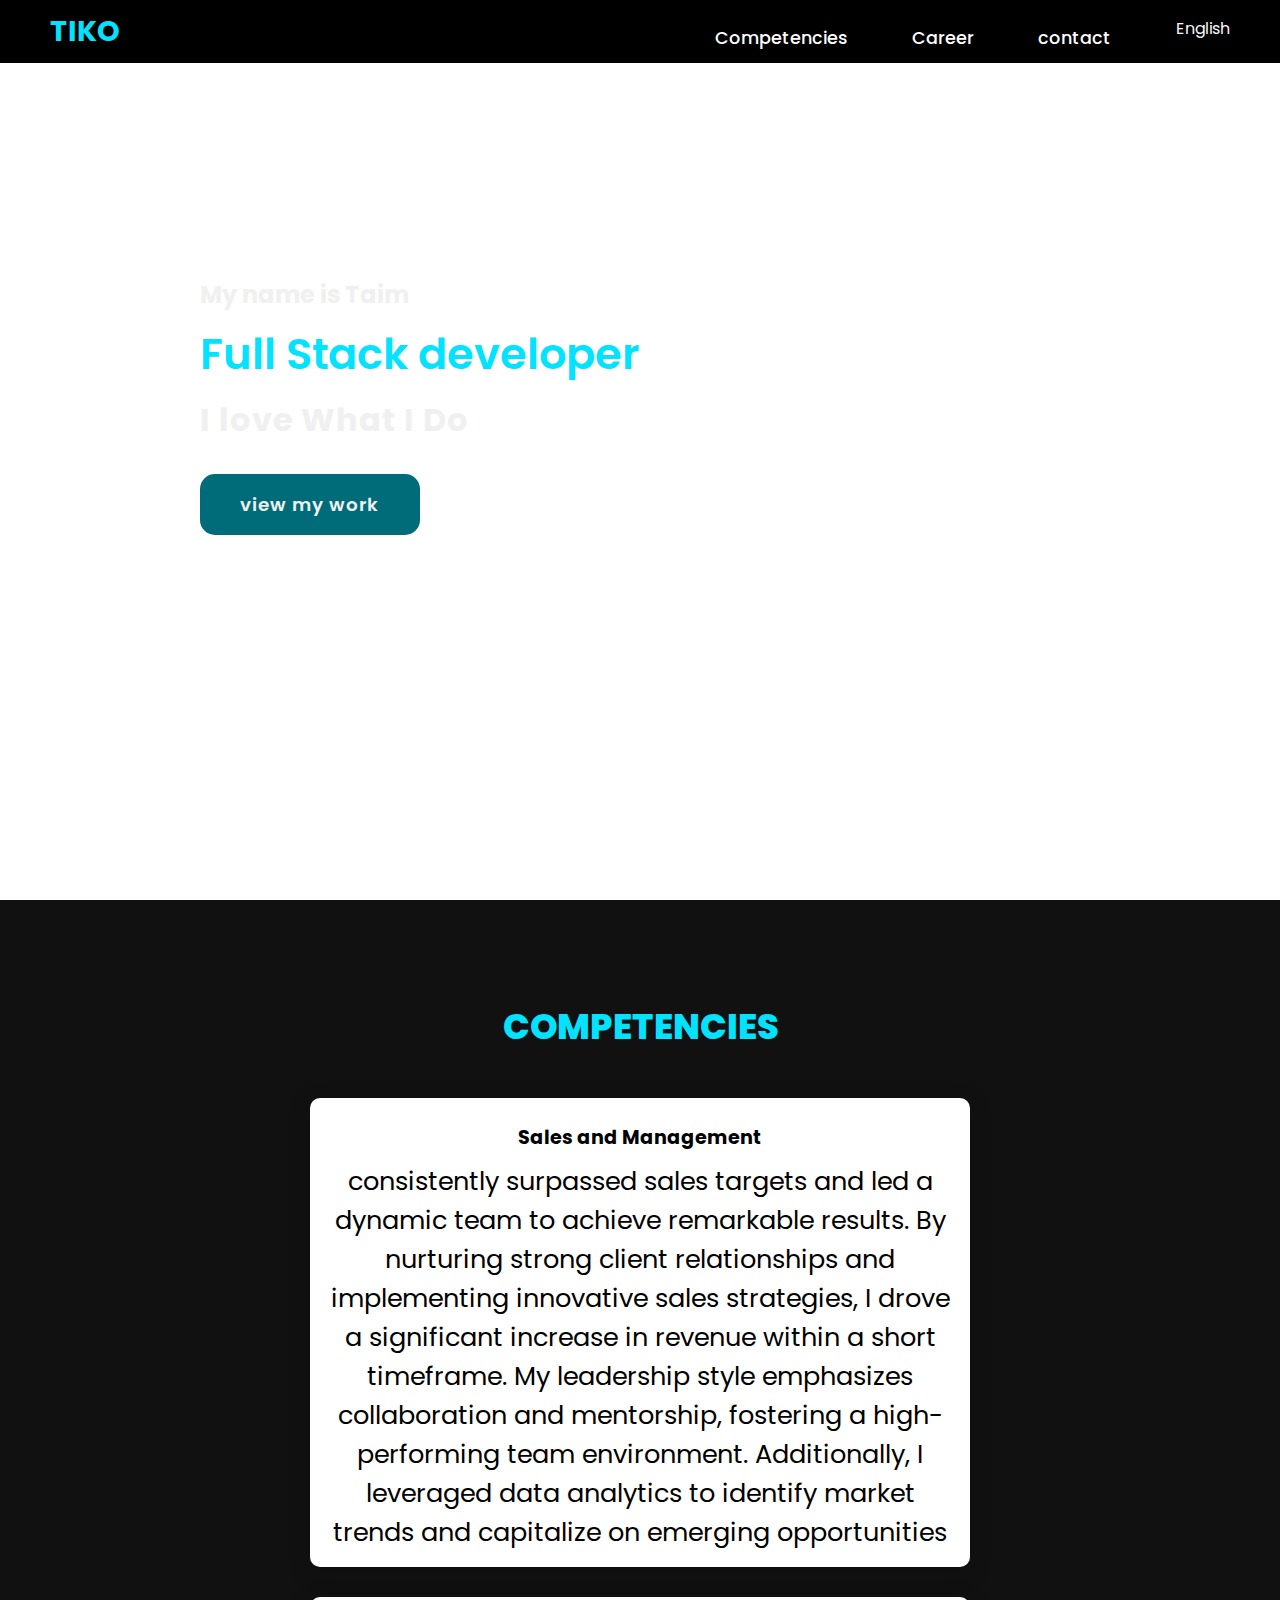
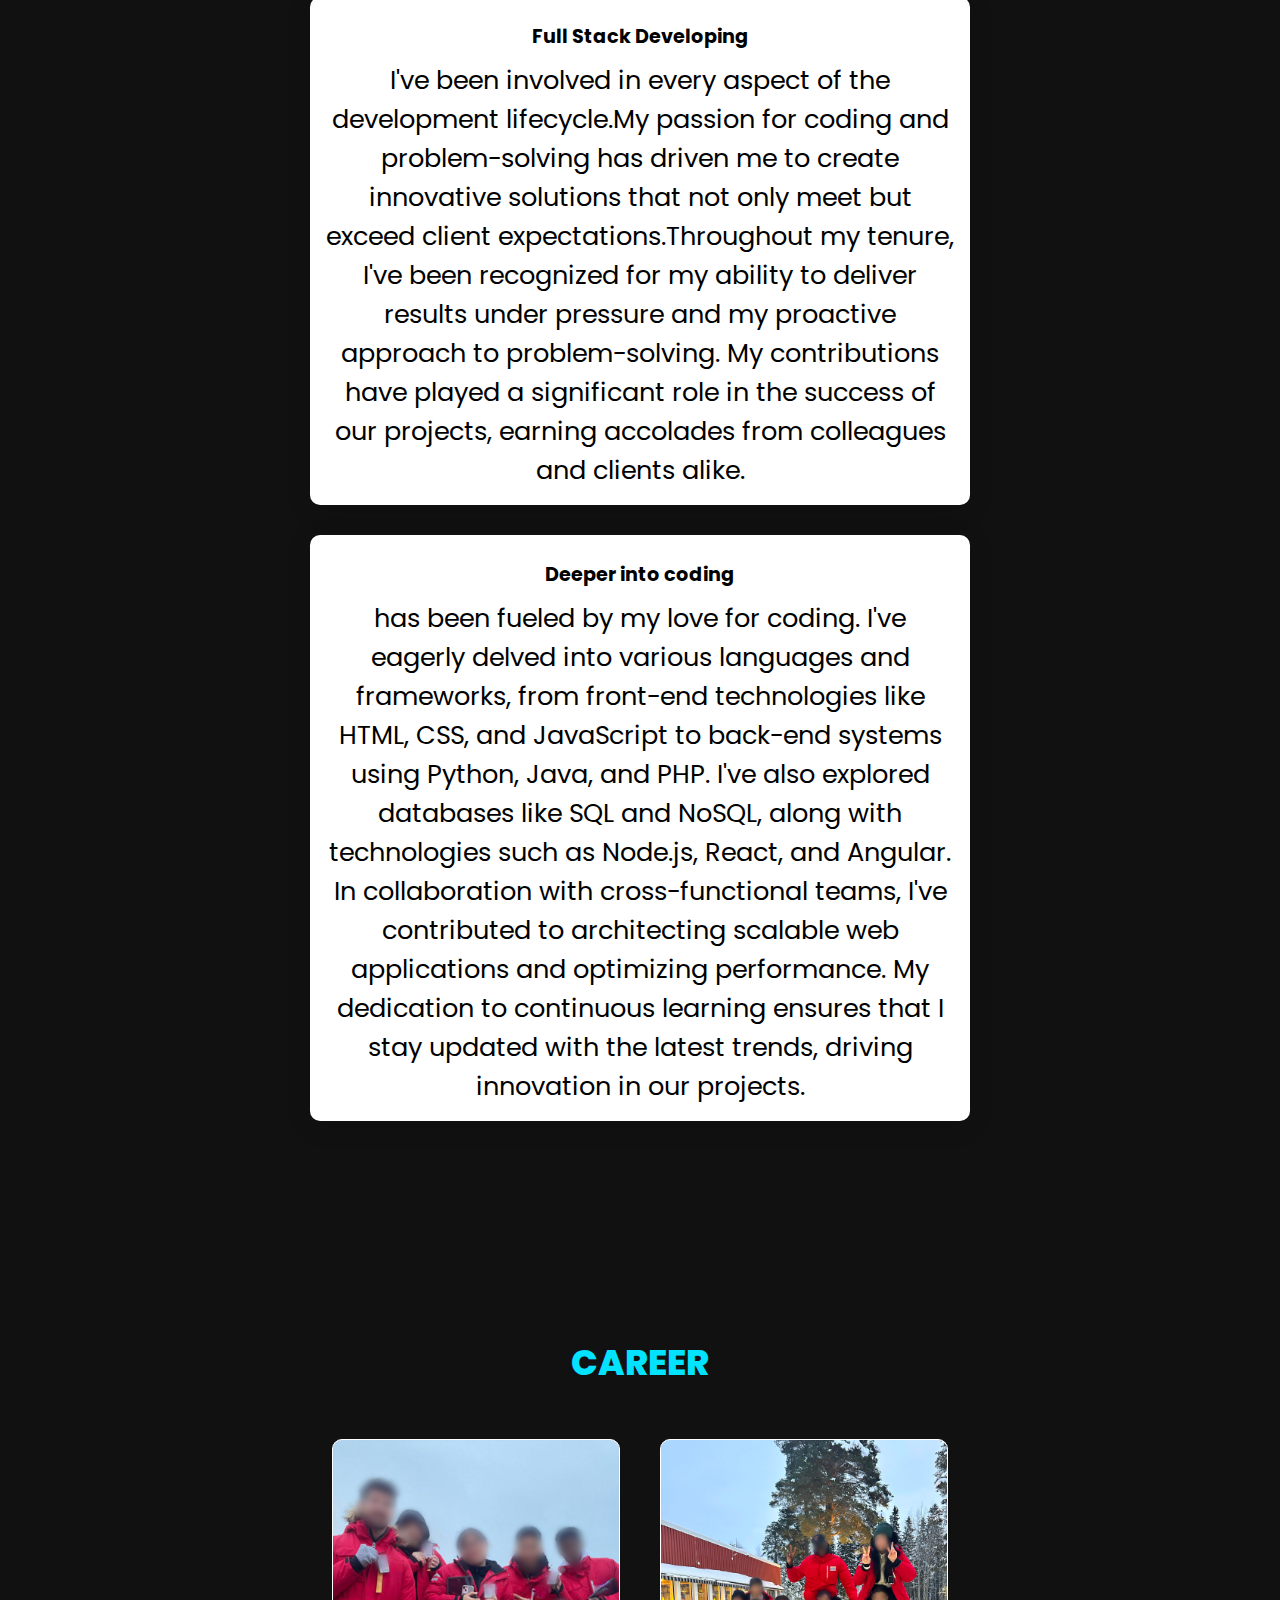
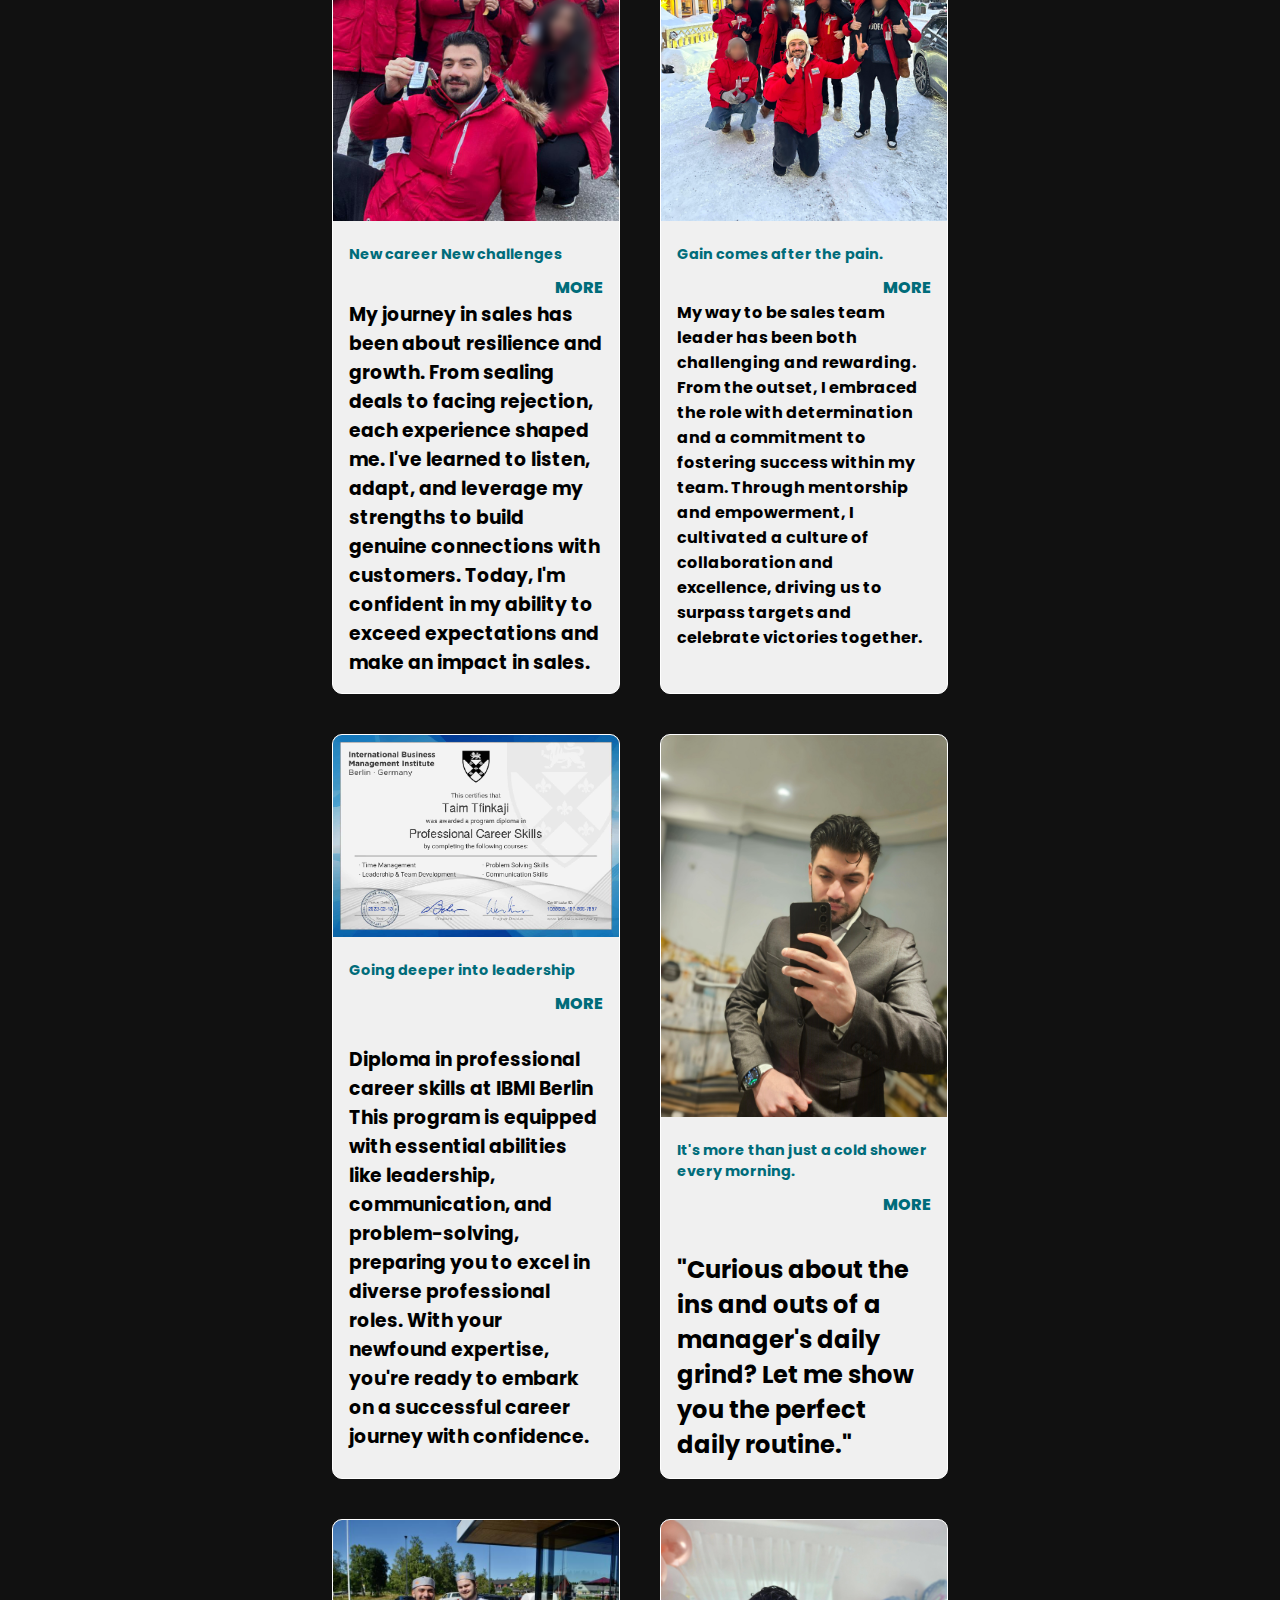
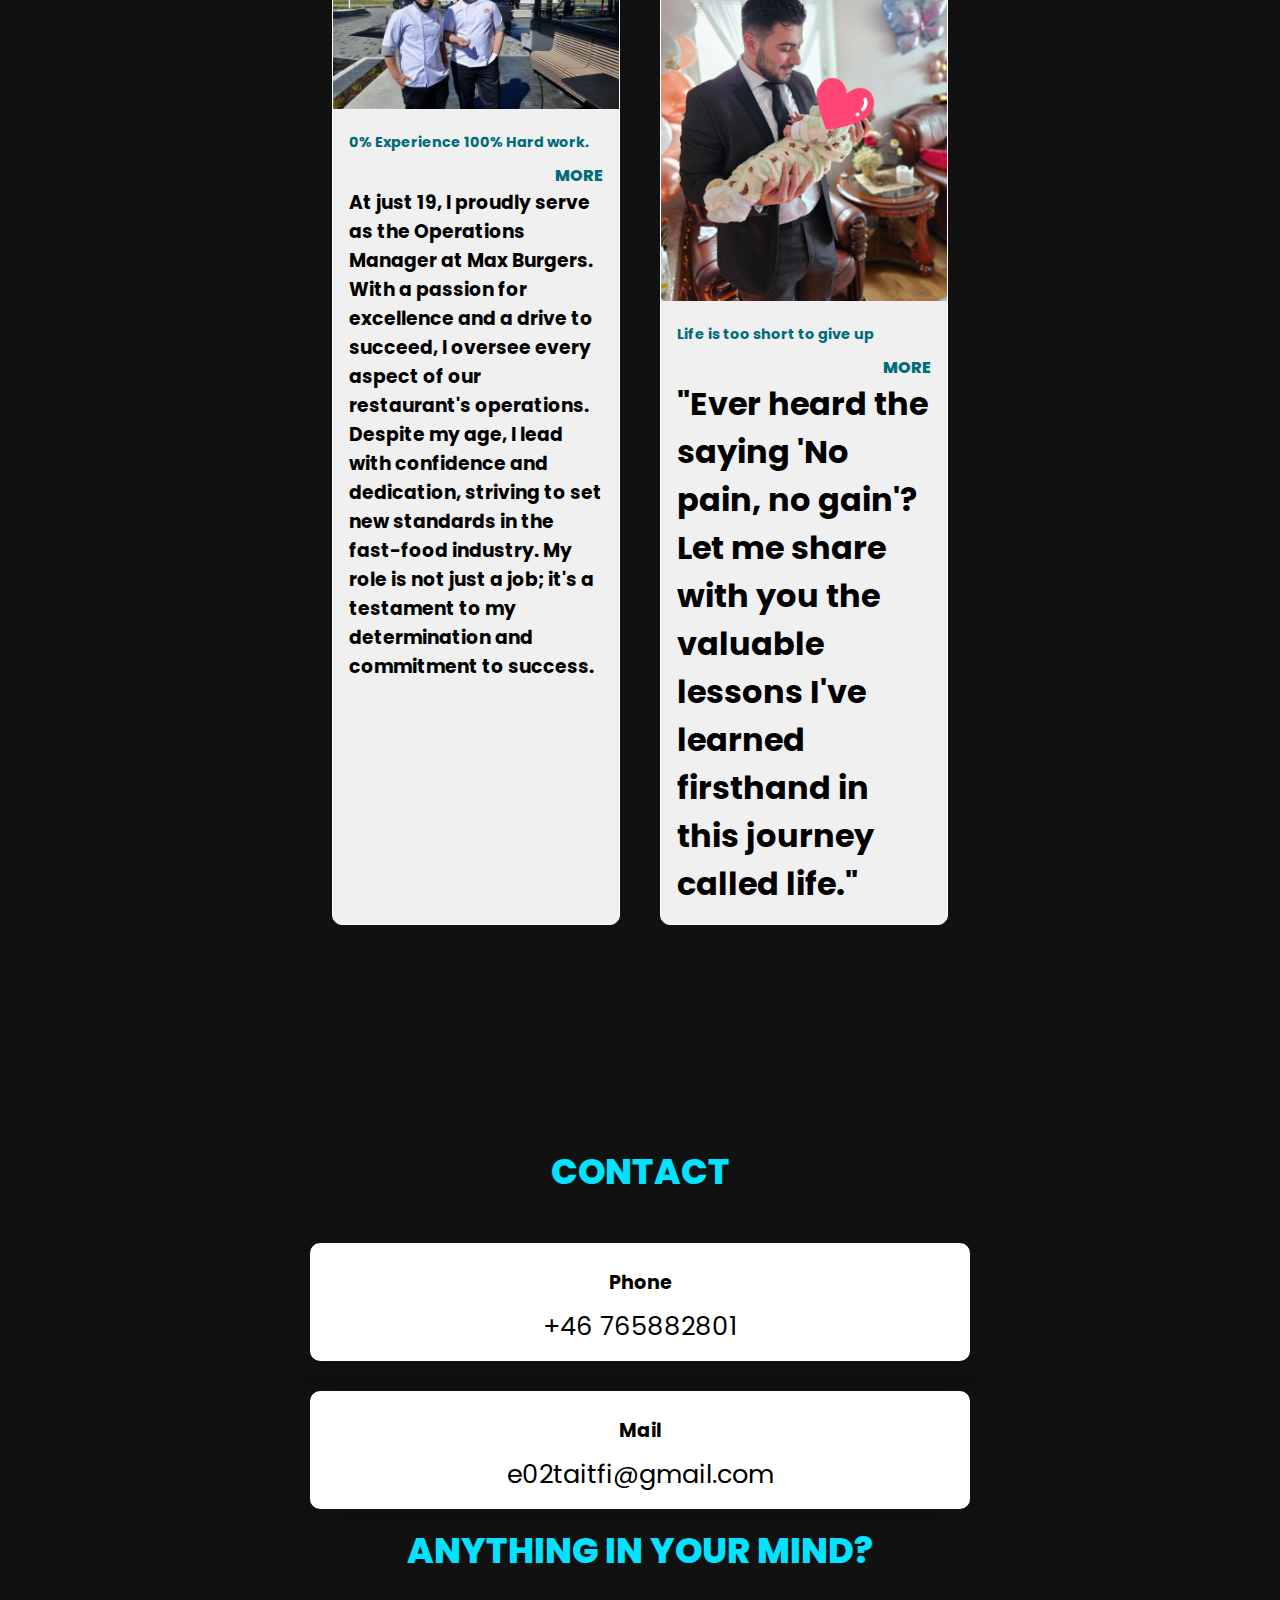
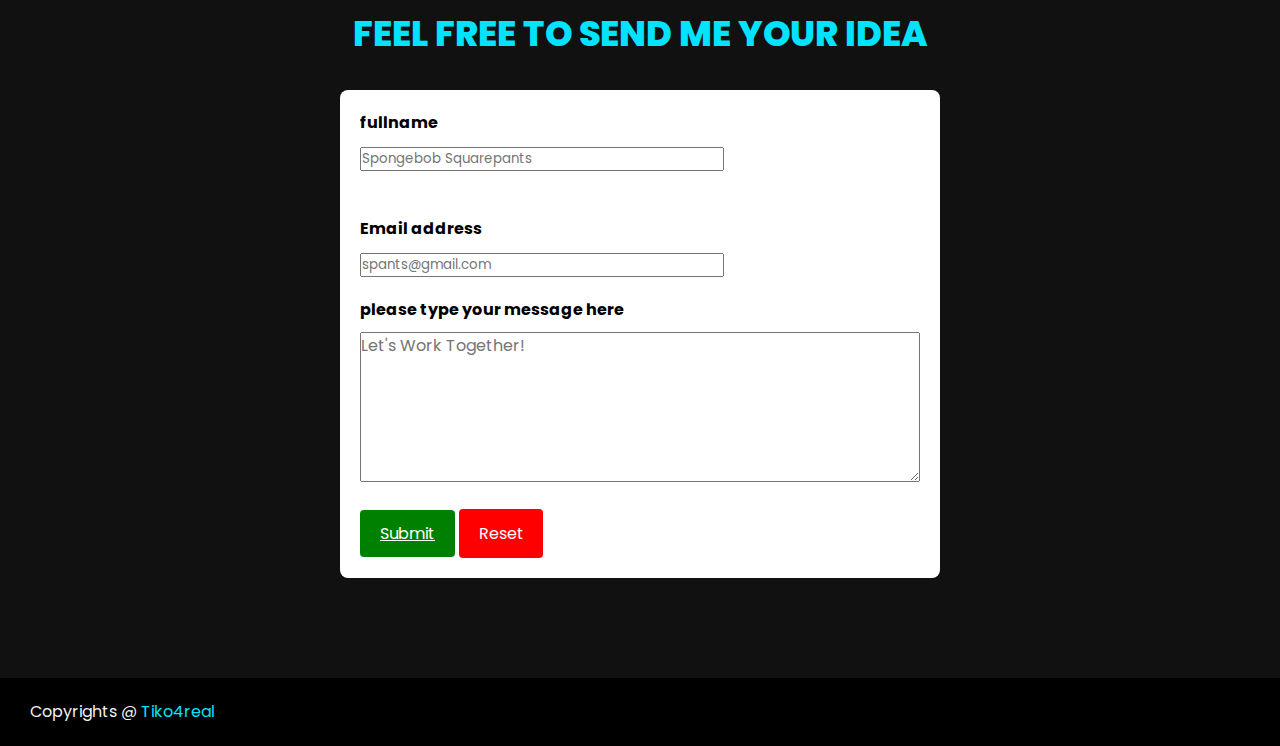
==== commit cda326e1: "Change names of img and add alt to img" ====
--- a/index.html
+++ b/index.html
@@ -111,7 +111,7 @@
         <div class="content">
             <div class="projects-card">
                 <div class="projects-img">
-                    <img src="images/work.png" alt="">
+                    <img src="images/salesmen-2.png" alt="Salesmen taking picture">
                 </div>
                 <div class="project-info">
                     <p class="project-category"><strong>New career New challenges</strong></p>
@@ -129,7 +129,7 @@
             </div>
             <div class="projects-card">
                 <div class="projects-img">
-                    <img src="images/work2.png" alt="">
+                    <img src="images/salesman-victory.jpg" alt="Salesmen celebrating victory">
                 </div>
                 <div class="project-info">
                     <p class="project-category"><strong>Gain comes after the pain.</strong></p>
@@ -145,9 +145,9 @@
                         driving us to surpass targets and celebrate victories together.</h4>
                 </div>
             </div>
-            <div class="projects-card work3">
-                <div class="projects-img">
-                    <img src="images/work3.png" alt="">
+            <div class="projects-card">
+                <div class="projects-img">
+                    <img src="images/diploma.png" alt="Picture of diploma">
                 </div>
                 <div class="project-info">
                     <p class="project-category"><strong>Going deeper into leadership</strong></p>
@@ -165,7 +165,7 @@
             </div>
             <div class="projects-card">
                 <div class="projects-img">
-                    <img src="images/work4.jpg">
+                    <img src="images/mirror-pic.jpg" alt="A man taking picture in front of mirror">
                 </div>
                 <div class="project-info">
                     <p class="project-category"><strong>It's more than just a cold shower every morning.</strong></p>
@@ -181,7 +181,7 @@
             </div>
             <div class="projects-card">
                 <div class="projects-img">
-                    <img src="images/work5.jpeg">
+                    <img src="images/Max-manager.jpeg" alt="Operations manager of MAX">
                 </div>
                 <div class="project-info">
                     <p class="project-category"> <strong> 0% Experience 100% Hard work.</strong></p>
@@ -201,7 +201,7 @@
             </div>
             <div class="projects-card">
                 <div class="projects-img">
-                    <img src="images/work6.jpg">
+                    <img src="images/happy-birthday.jpg" alt="A man holding new born child">
                 </div>
                 <div class="project-info">
                     <p class="project-category"><strong>Life is too short to give up</strong></p>
@@ -244,7 +244,7 @@
         </div>
         <h2 class="title">Anything in Your Mind?</h2>
         <p class="title">Feel free to send me your idea</p>
-        <form action="" method="post">
+        <form action="" method="get">
             <div class="form-group">
                 <label for="fullname">fullname</label>
                 <input type="text" placeholder="Spongebob Squarepants" name="fullname" id="fullname" required>
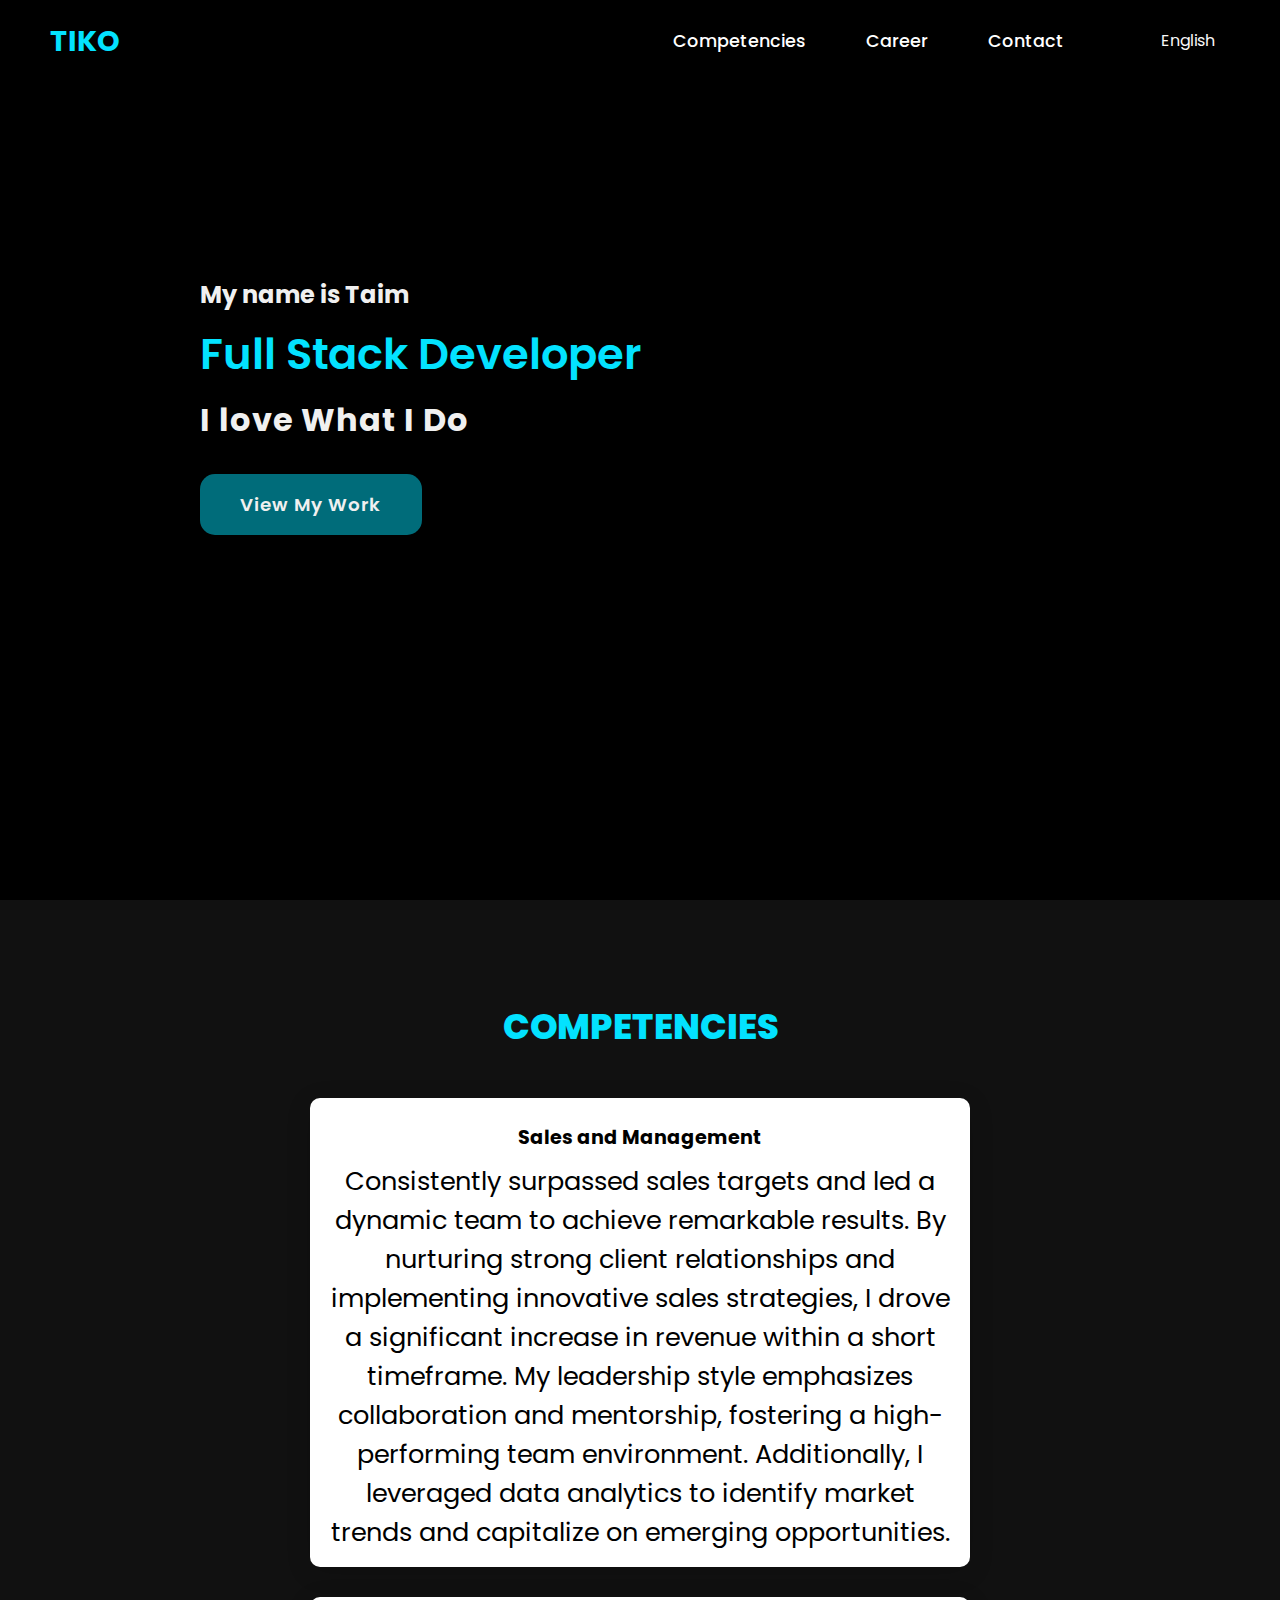
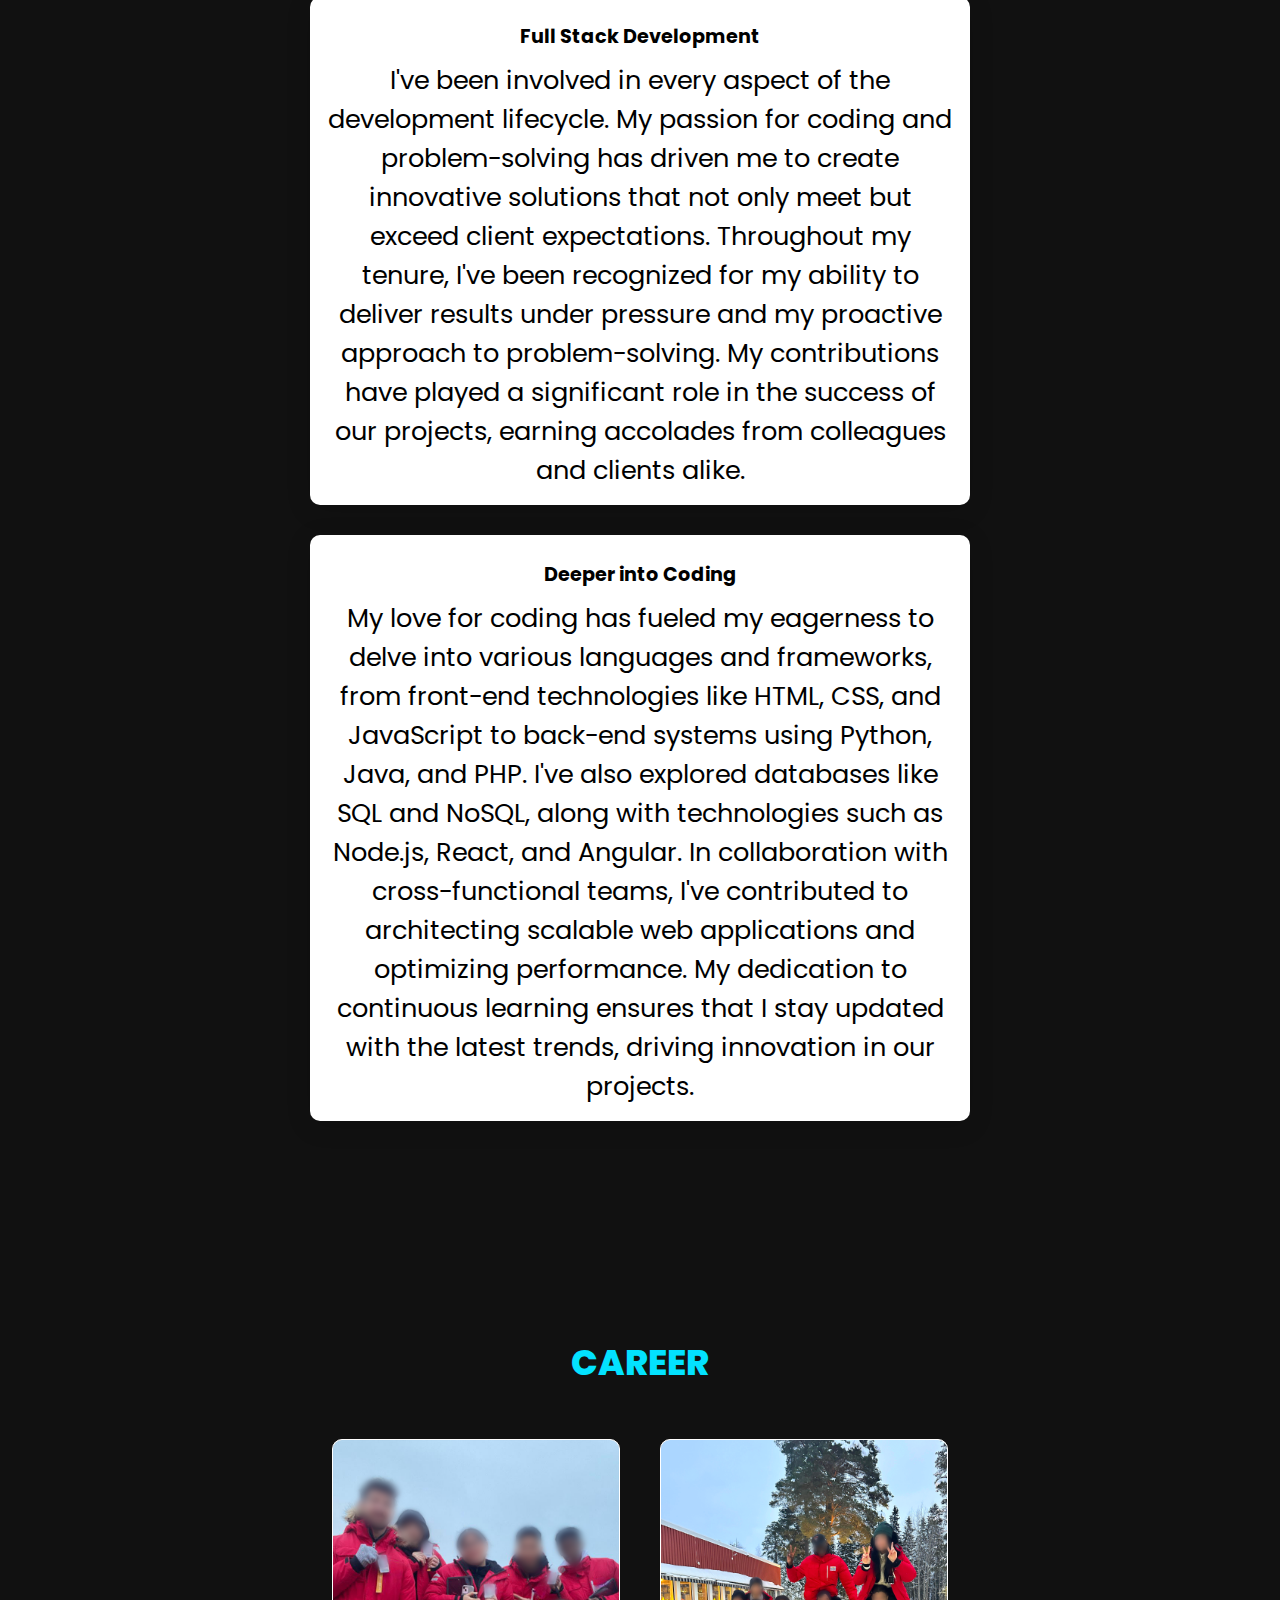
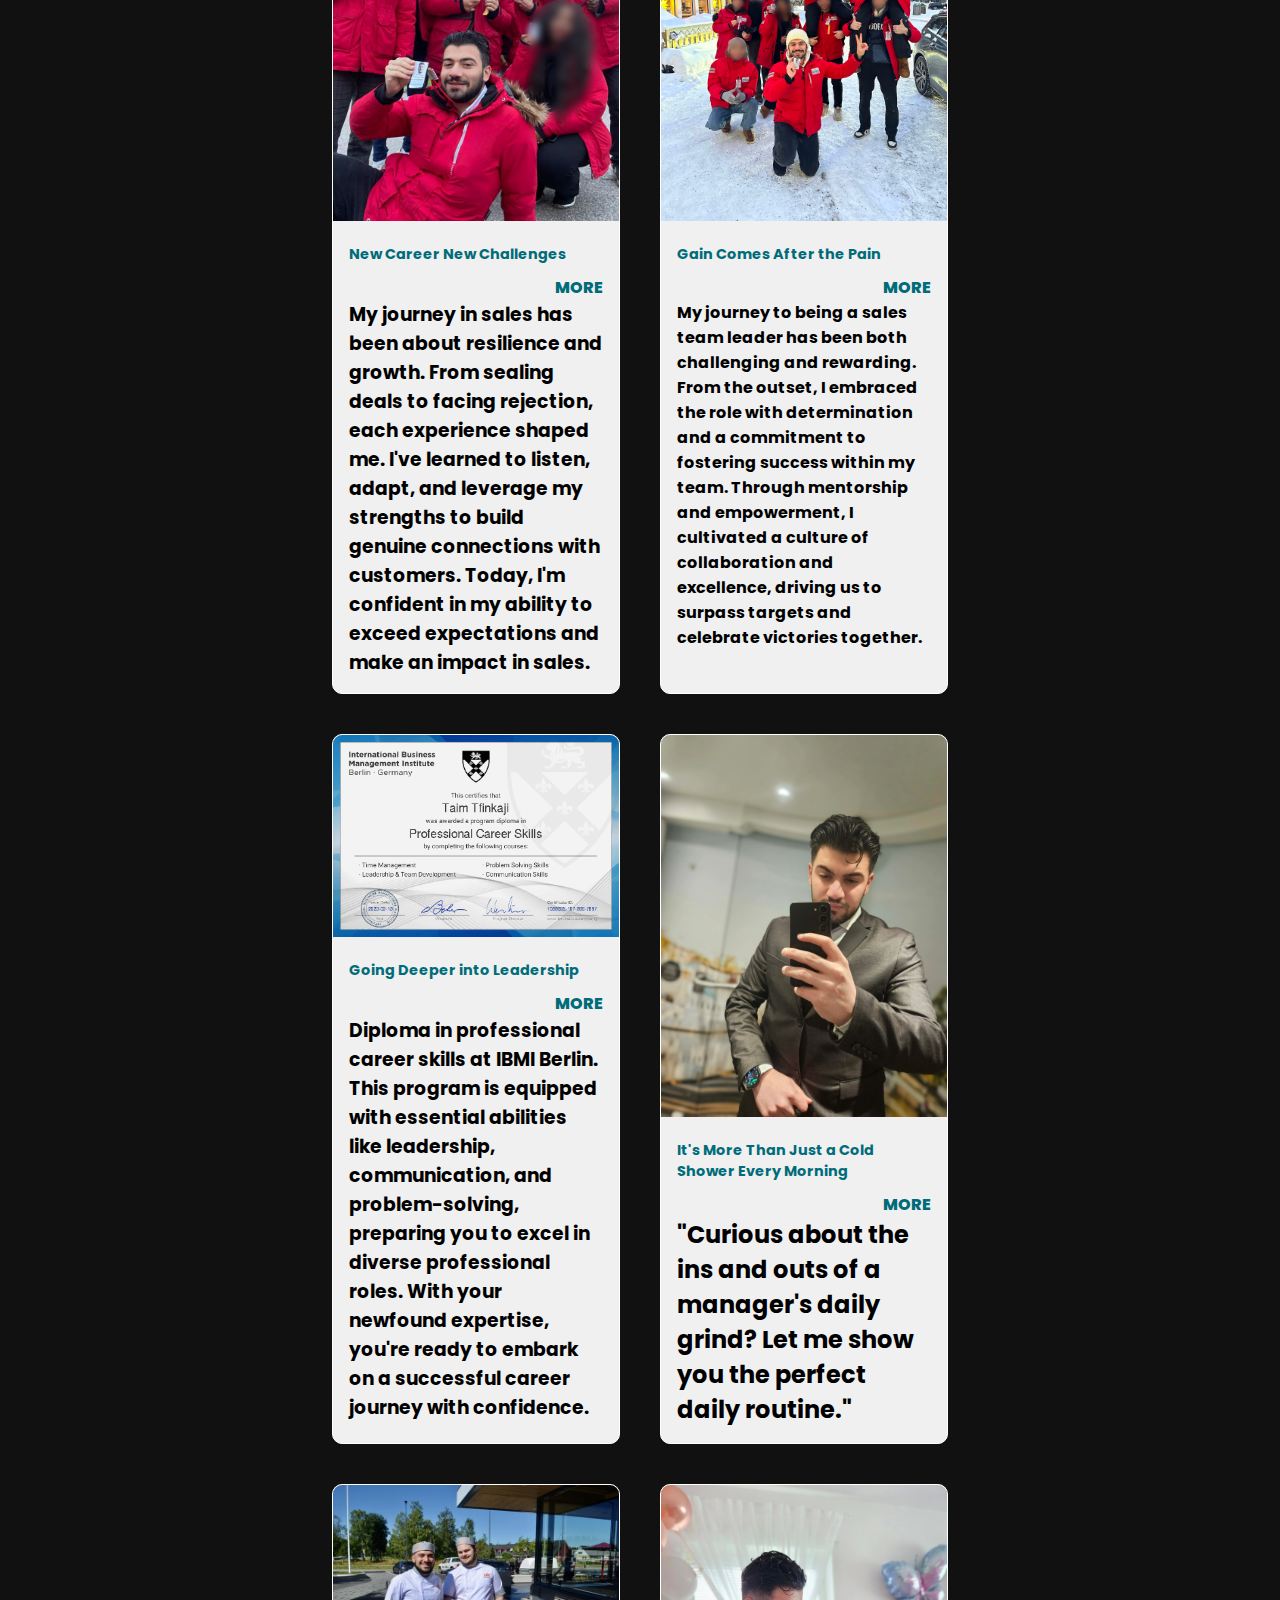
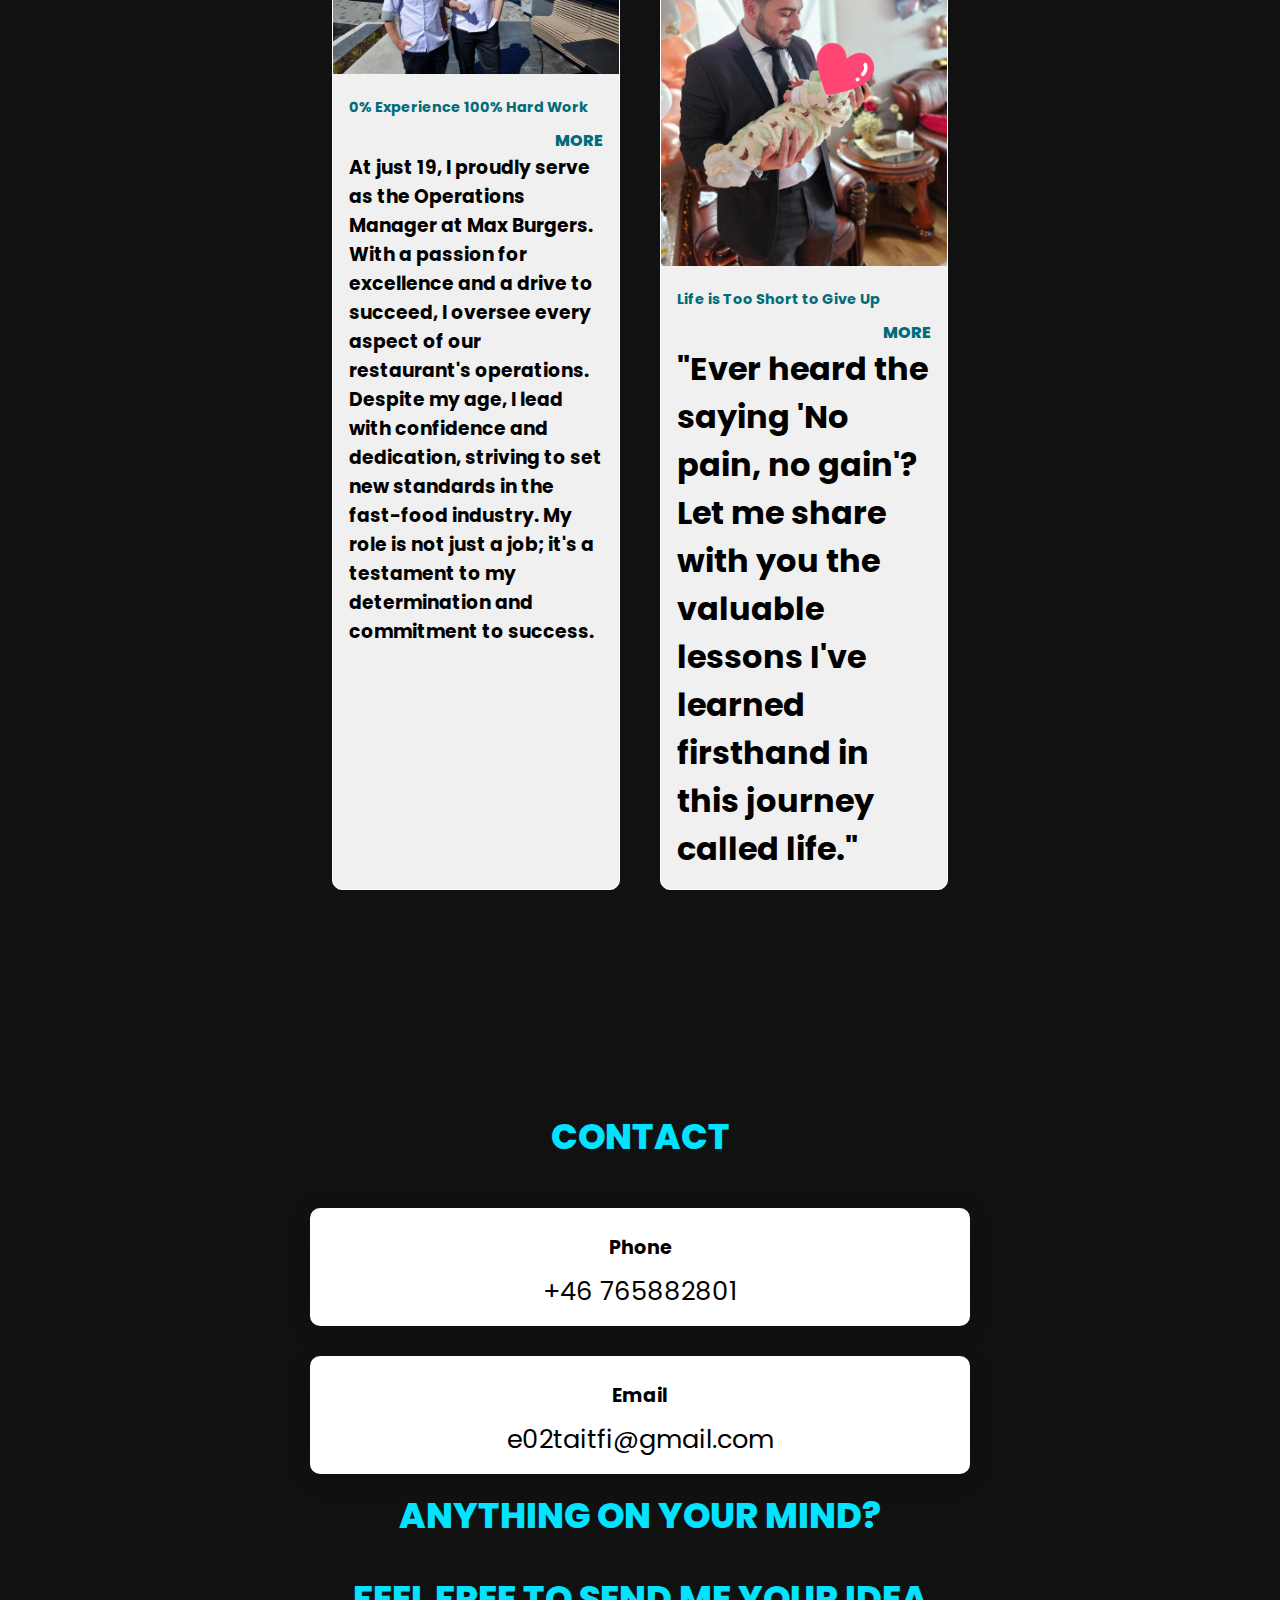
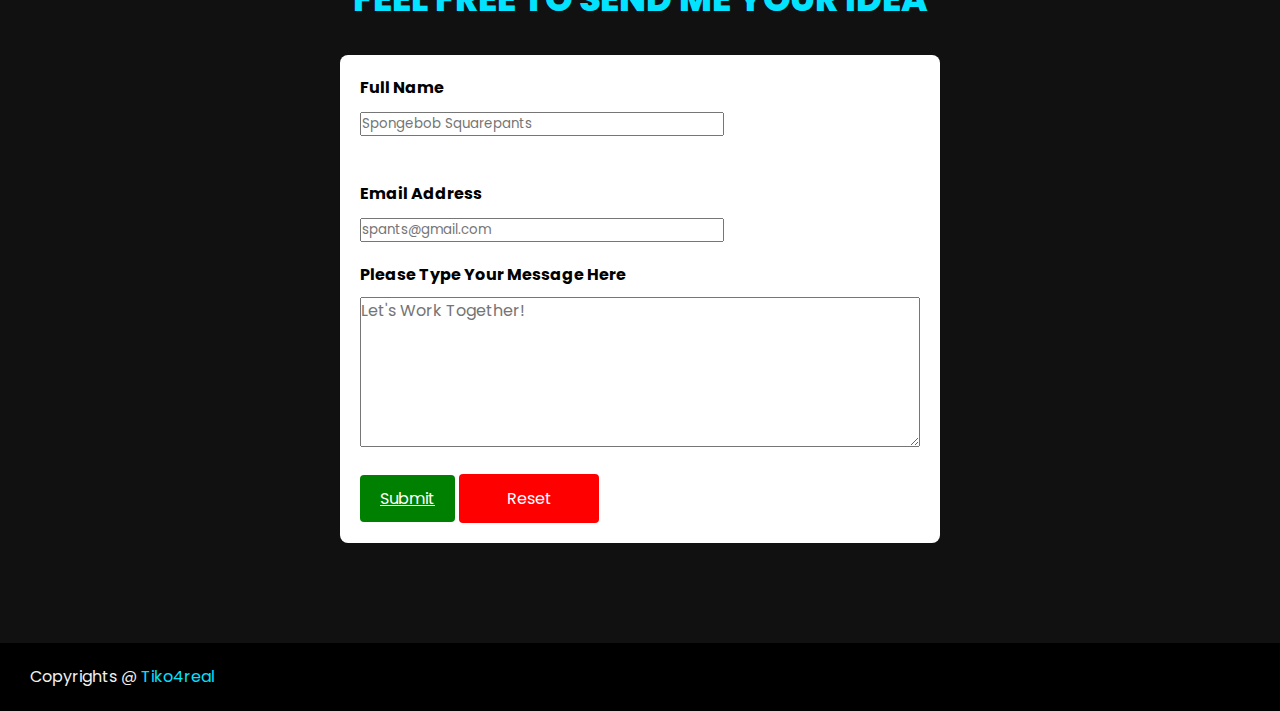
==== commit 8dcaf9f1: "Fix spelling mistake" ====
--- a/index.html
+++ b/index.html
@@ -24,7 +24,7 @@
         <nav class="navigation">
             <a href="#Services">Competencies</a>
             <a href="#projects">Career</a>
-            <a href="#content">contact</a>
+            <a href="#content">Contact</a>
 
             <div class="lang-menu">
                 <div class="selected-lang">
@@ -43,20 +43,19 @@
 
     <section class="main">
         <div>
-            <h2>My name is Taim <br><span>Full Stack developer</span></h2>
+            <h2>My name is Taim <br><span>Full Stack Developer</span></h2>
             <h3>I love What I Do</h3>
-            <a href="#projects" class="main-btn">view my work</a>
+            <a href="#projects" class="main-btn">View My Work</a>
             <div class="social-icons">
                 <a href="https://www.linkedin.com/in/taim-tfinkaji-8bbaa5227/" target="_blank"><i class="fa-brands fa-linkedin"></i></a>
                 <a href="https://github.com/Tiko4real" target="_blank"><i class="fa-brands fa-square-github"></i></a>
                 <a href="https://www.instagram.com/tiko4real/" target="_blank"><i class="fa-brands fa-instagram"></i></a>
             </div>
+        </div>
     </section>
 
     <section class="cards" id="Services">
-        <h2 class="title">
-            Competencies
-        </h2>
+        <h2 class="title">Competencies</h2>
         <div class="content">
             <div class="card">
                 <div class="icon">
@@ -64,11 +63,11 @@
                 </div>
                 <div class="info">
                     <h3>Sales and Management</h3>
-                    <p>consistently surpassed sales targets and led a dynamic team to achieve remarkable results. By
+                    <p>Consistently surpassed sales targets and led a dynamic team to achieve remarkable results. By
                         nurturing strong client relationships and implementing innovative sales strategies, I drove a
                         significant increase in revenue within a short timeframe. My leadership style emphasizes
                         collaboration and mentorship, fostering a high-performing team environment. Additionally, I
-                        leveraged data analytics to identify market trends and capitalize on emerging opportunities</p>
+                        leveraged data analytics to identify market trends and capitalize on emerging opportunities.</p>
                 </div>
             </div>
             <div class="card">
@@ -76,15 +75,13 @@
                     <i class="fa-solid fa-code"></i>
                 </div>
                 <div class="info">
-                    <h3>Full Stack Developing</h3>
-                    <p> I've been involved in every aspect of the development lifecycle.My passion for coding and
+                    <h3>Full Stack Development</h3>
+                    <p>I've been involved in every aspect of the development lifecycle. My passion for coding and
                         problem-solving has driven me to create innovative solutions that not only meet but exceed
-                        client expectations.Throughout my tenure, I've been recognized for my ability to deliver results
+                        client expectations. Throughout my tenure, I've been recognized for my ability to deliver results
                         under pressure and my proactive approach to problem-solving. My contributions have played a
                         significant role in the success of our projects, earning accolades from colleagues and clients
                         alike.</p>
-
-
                 </div>
             </div>
             <div class="card">
@@ -92,20 +89,18 @@
                     <i class="fa-solid fa-terminal"></i>
                 </div>
                 <div class="info">
-                    <h3>Deeper into coding</h3>
-                    <p> has been fueled by my love for coding. I've eagerly delved into various languages and
+                    <h3>Deeper into Coding</h3>
+                    <p>My love for coding has fueled my eagerness to delve into various languages and
                         frameworks, from front-end technologies like HTML, CSS, and JavaScript to back-end systems using
                         Python, Java, and PHP. I've also explored databases like SQL and NoSQL, along with technologies
-                        such as Node.js, React, and Angular.
-
-                        In collaboration with cross-functional teams, I've contributed to architecting scalable web
+                        such as Node.js, React, and Angular. In collaboration with cross-functional teams, I've contributed to architecting scalable web
                         applications and optimizing performance. My dedication to continuous learning ensures that I
                         stay updated with the latest trends, driving innovation in our projects.</p>
                 </div>
             </div>
         </div>
-
-    </section>
+    </section>
+
     <section class="projects" id="projects">
         <h2 class="title">Career</h2>
         <div class="content">
@@ -114,10 +109,9 @@
                     <img src="images/salesmen-2.png" alt="Salesmen taking picture">
                 </div>
                 <div class="project-info">
-                    <p class="project-category"><strong>New career New challenges</strong></p>
-                    <strong class="project-title">
-                        <span>
-                        </span>
+                    <p class="project-category"><strong>New Career New Challenges</strong></p>
+                    <strong class="project-title">
+                        <span></span>
                         <a href="https://drive.google.com/file/d/10OanYnJgiCzY_pfavtHdUj28AwKkujs1/view?usp=sharing"
                             class="more-details" target="_blank">More</a>
                     </strong>
@@ -132,14 +126,13 @@
                     <img src="images/salesman-victory.jpg" alt="Salesmen celebrating victory">
                 </div>
                 <div class="project-info">
-                    <p class="project-category"><strong>Gain comes after the pain.</strong></p>
-                    <strong class="project-title">
-                        <span>
-                        </span>
+                    <p class="project-category"><strong>Gain Comes After the Pain</strong></p>
+                    <strong class="project-title">
+                        <span></span>
                         <a href="https://drive.google.com/file/d/1gToyrG5zvx2lFEEq3hx8eDIXIQJni7fZ/view?usp=sharing"
                             class="more-details" target="_blank">More</a>
                     </strong>
-                    <h4>My way to be sales team leader has been both challenging and rewarding. From the outset, I
+                    <h4>My journey to being a sales team leader has been both challenging and rewarding. From the outset, I
                         embraced the role with determination and a commitment to fostering success within my team.
                         Through mentorship and empowerment, I cultivated a culture of collaboration and excellence,
                         driving us to surpass targets and celebrate victories together.</h4>
@@ -150,14 +143,13 @@
                     <img src="images/diploma.png" alt="Picture of diploma">
                 </div>
                 <div class="project-info">
-                    <p class="project-category"><strong>Going deeper into leadership</strong></p>
-                    <strong class="project-title">
-                        <span>
-                        </span>
+                    <p class="project-category"><strong>Going Deeper into Leadership</strong></p>
+                    <strong class="project-title">
+                        <span></span>
                         <a href="https://drive.google.com/drive/folders/1OCbxdskgWB_A5LrFsI8_pDNbXbkn-bJ9?usp=sharing"
                             class="more-details" target="_blank">More</a>
                     </strong>
-                    <h3><br>Diploma in professional career skills at IBMI Berlin This program is equipped with essential
+                    <h3>Diploma in professional career skills at IBMI Berlin. This program is equipped with essential
                         abilities like leadership, communication, and problem-solving, preparing you to excel in diverse
                         professional roles. With your newfound expertise, you're ready to embark on a successful career
                         journey with confidence.</h3>
@@ -168,14 +160,13 @@
                     <img src="images/mirror-pic.jpg" alt="A man taking picture in front of mirror">
                 </div>
                 <div class="project-info">
-                    <p class="project-category"><strong>It's more than just a cold shower every morning.</strong></p>
-                    <strong class="project-title">
-                        <span>
-                        </span>
+                    <p class="project-category"><strong>It's More Than Just a Cold Shower Every Morning</strong></p>
+                    <strong class="project-title">
+                        <span></span>
                         <a href="https://drive.google.com/file/d/1-gg3aRTP0q8ky70SEpl7KQYXMFwiqTOz/view"
                             class="more-details" target="_blank">More</a>
                     </strong>
-                    <h2><br>"Curious about the ins and outs of a manager's daily grind? Let me show you the perfect
+                    <h2>"Curious about the ins and outs of a manager's daily grind? Let me show you the perfect
                         daily routine."</h2>
                 </div>
             </div>
@@ -184,11 +175,9 @@
                     <img src="images/Max-manager.jpeg" alt="Operations manager of MAX">
                 </div>
                 <div class="project-info">
-                    <p class="project-category"> <strong> 0% Experience 100% Hard work.</strong></p>
-                    <strong class="project-title">
-                        <span>
-
-                        </span>
+                    <p class="project-category"><strong>0% Experience 100% Hard Work</strong></p>
+                    <strong class="project-title">
+                        <span></span>
                         <a href="https://drive.google.com/file/d/1jXPeG4wxp67ehDda86Rfao_l0LZgI1Fl/view?usp=sharing"
                             class="more-details" target="_blank">More</a>
                     </strong>
@@ -201,27 +190,24 @@
             </div>
             <div class="projects-card">
                 <div class="projects-img">
-                    <img src="images/happy-birthday.jpg" alt="A man holding new born child">
-                </div>
-                <div class="project-info">
-                    <p class="project-category"><strong>Life is too short to give up</strong></p>
-                    <strong class="project-title">
-                        <span>
-
-                        </span>
+                    <img src="images/happy-birthday.jpg" alt="A man holding newborn child">
+                </div>
+                <div class="project-info">
+                    <p class="project-category"><strong>Life is Too Short to Give Up</strong></p>
+                    <strong class="project-title">
+                        <span></span>
                         <a href="https://drive.google.com/file/d/15O10tv84td_C3VNRObpOgS7EnoW03E5r/view?usp=sharing"
                             class="more-details" target="_blank">More</a>
                     </strong>
-                    <h1>
-                        "Ever heard the saying 'No pain, no gain'? Let me share with you the valuable lessons I've
+                    <h1>"Ever heard the saying 'No pain, no gain'? Let me share with you the valuable lessons I've
                         learned firsthand in this journey called life."</h1>
                 </div>
             </div>
         </div>
-        </div>
-    </section>
+    </section>
+
     <section class="cards-contacts" id="content">
-        <h2 class="title">contact</h2>
+        <h2 class="title">Contact</h2>
         <div class="content">
             <div class="card">
                 <div class="icon">
@@ -237,25 +223,25 @@
                     <i class="fa-solid fa-envelope"></i>
                 </div>
                 <div class="info">
-                    <h3>Mail</h3>
+                    <h3>Email</h3>
                     <p>e02taitfi@gmail.com</p>
                 </div>
             </div>
         </div>
-        <h2 class="title">Anything in Your Mind?</h2>
+        <h2 class="title">Anything on Your Mind?</h2>
         <p class="title">Feel free to send me your idea</p>
         <form action="" method="get">
             <div class="form-group">
-                <label for="fullname">fullname</label>
+                <label for="fullname">Full Name</label>
                 <input type="text" placeholder="Spongebob Squarepants" name="fullname" id="fullname" required>
             </div>
             <br>
             <div class="form-group">
-                <label for="email">Email address</label>
+                <label for="email">Email Address</label>
                 <input type="email" placeholder="spants@gmail.com" name="email" id="email" required>
             </div>
             <div class="form-group">
-                <label for="message">please type your message here</label>
+                <label for="message">Please Type Your Message Here</label>
                 <textarea placeholder="Let's Work Together!" name="message" id="message" required></textarea>
             </div>
             <a id="submit" href="thank.html">Submit</a>
@@ -263,14 +249,13 @@
         </form>
     </section>
     <footer class="footer">
-        <p>Copyrights @ <span> Tiko4real</span></p>
+        <p>Copyrights @ <span>Tiko4real</span></p>
         <div class="social-icons">
             <a href="https://www.linkedin.com/in/taim-tfinkaji-8bbaa5227/" target="_blank"><i class="fa-brands fa-linkedin"></i></a>
             <a href="https://github.com/Tiko4real" target="_blank"><i class="fa-brands fa-square-github"></i></a>
             <a href="https://www.instagram.com/tiko4real/" target="_blank"><i class="fa-brands fa-instagram"></i></a>
-
         </div>
     </footer>
 </body>
 
-</html>+</html>
--- a/assets/css/style.css
+++ b/assets/css/style.css
@@ -31,8 +31,13 @@
     text-decoration: none;
     font-size: 1.1em;
     font-weight: 500;
-    padding-left: 30px;
-    margin: 15px;
+    padding: 15px 30px;
+    margin: 0;
+}
+
+.navigation {
+    display: flex;
+    align-items: center
 }
 
 .navigation a:hover {
@@ -49,7 +54,8 @@
     min-height: 100vh;
     display: flex;
     align-items: center;
-    background: url(file:///C:/Users/oppar/Desktop/FIRST%20PROJECT/images/dark-background.png);
+    background-color: #000000;
+    background-size: cover;
     background-size: cover;
     background-position: center;
     background-attachment: fixed;
@@ -244,12 +250,8 @@
         padding: 12px 20px;
     }
 
-    .navigation {
-        flex-direction: column;
-    }
-
     .navigation a {
-        padding: 7px 0
+        padding: 7px 5px
     }
 
     .title {
@@ -283,6 +285,34 @@
 
 }
 
+
+@media (max-width:575px) {
+    header {
+        padding: 0px 5px;
+        margin: 0px;
+    }
+
+.navigation a {
+    padding: 0;
+    font-size: 0.5em;
+    margin: 0px 6px;
+}
+
+.selected-lang {
+    font-size: 0.5em;
+}
+
+.logo {
+    font-size: 0.7em;
+    padding: 0;
+}
+
+.content .info p {
+    font-size: 0.8em;
+
+}
+
+}
 
 
 @media (max-width: 100%) {
@@ -357,7 +387,7 @@
     border-radius: 4px;
     cursor: pointer;
     font-size: 16px;
-    width: 15%;
+    width: 25%;
 }
 
 .lang-menu {
@@ -365,21 +395,25 @@
     display: inline-block;
 }
 
+
+
 .selected-lang {
     cursor: pointer;
     display: flex;
-    justify-content: space-between;
     align-items: center;
-    width: 100px;
+    padding-left: 10px;
+    margin: 15px;
     color: #f8f8f8;
-}
+    line-height: 1.1em;
+}
+
 
 .selected-lang:before {
     content: "";
     display: block;
     width: 32px;
     height: 32px;
-    
+
     background-size: cover;
     margin-right: 10px;
 }
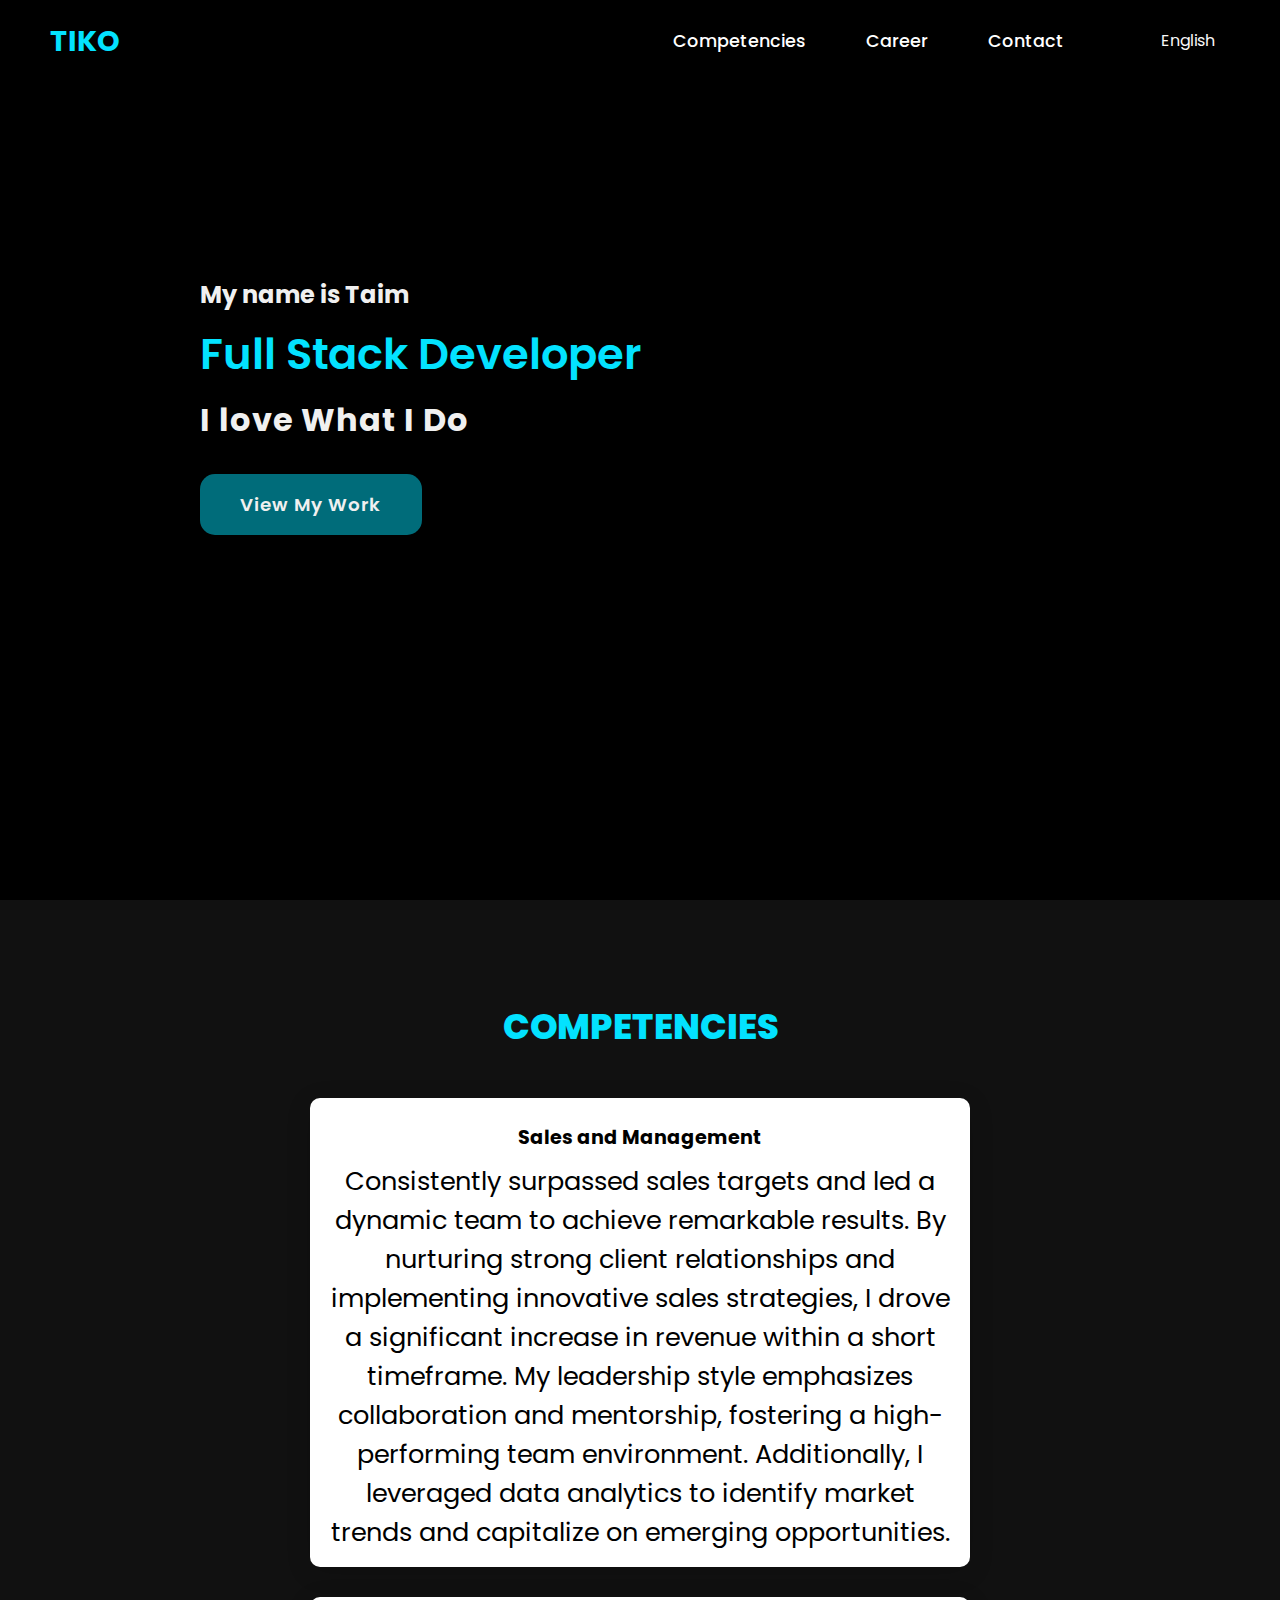
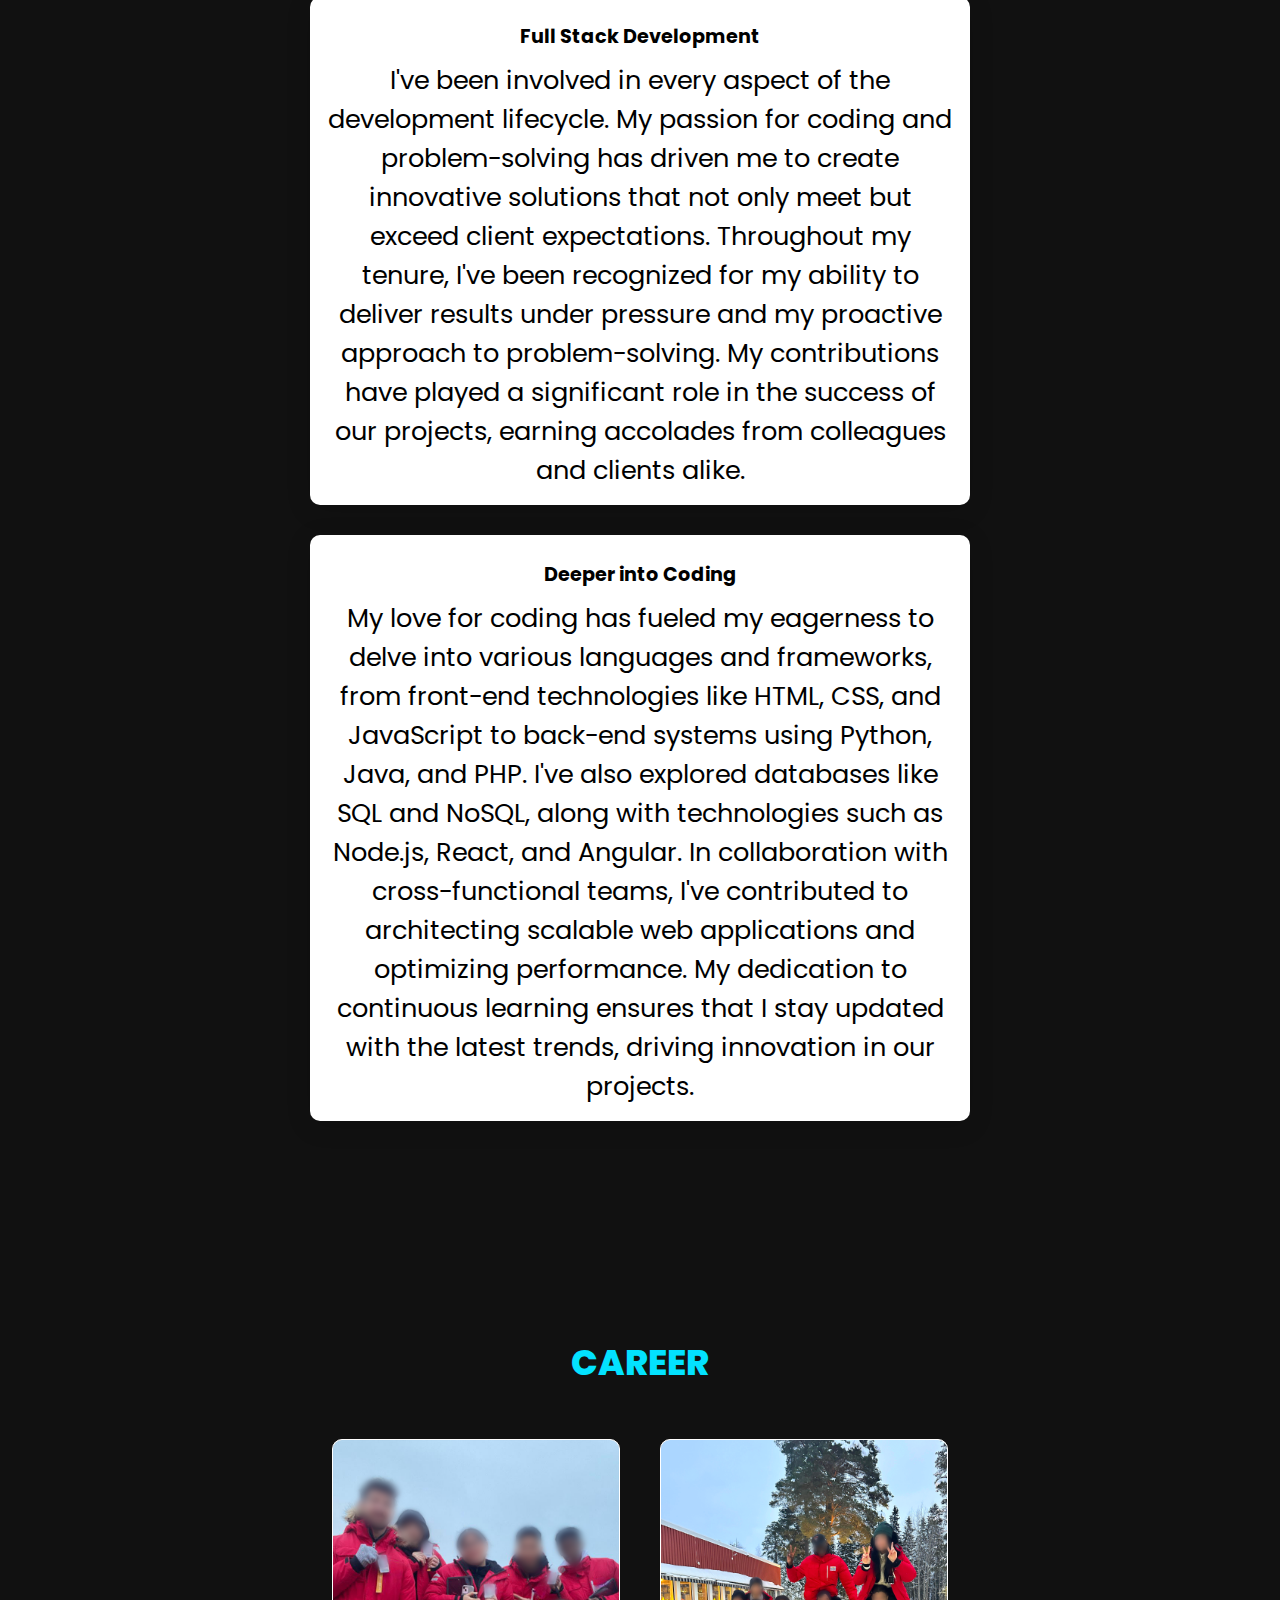
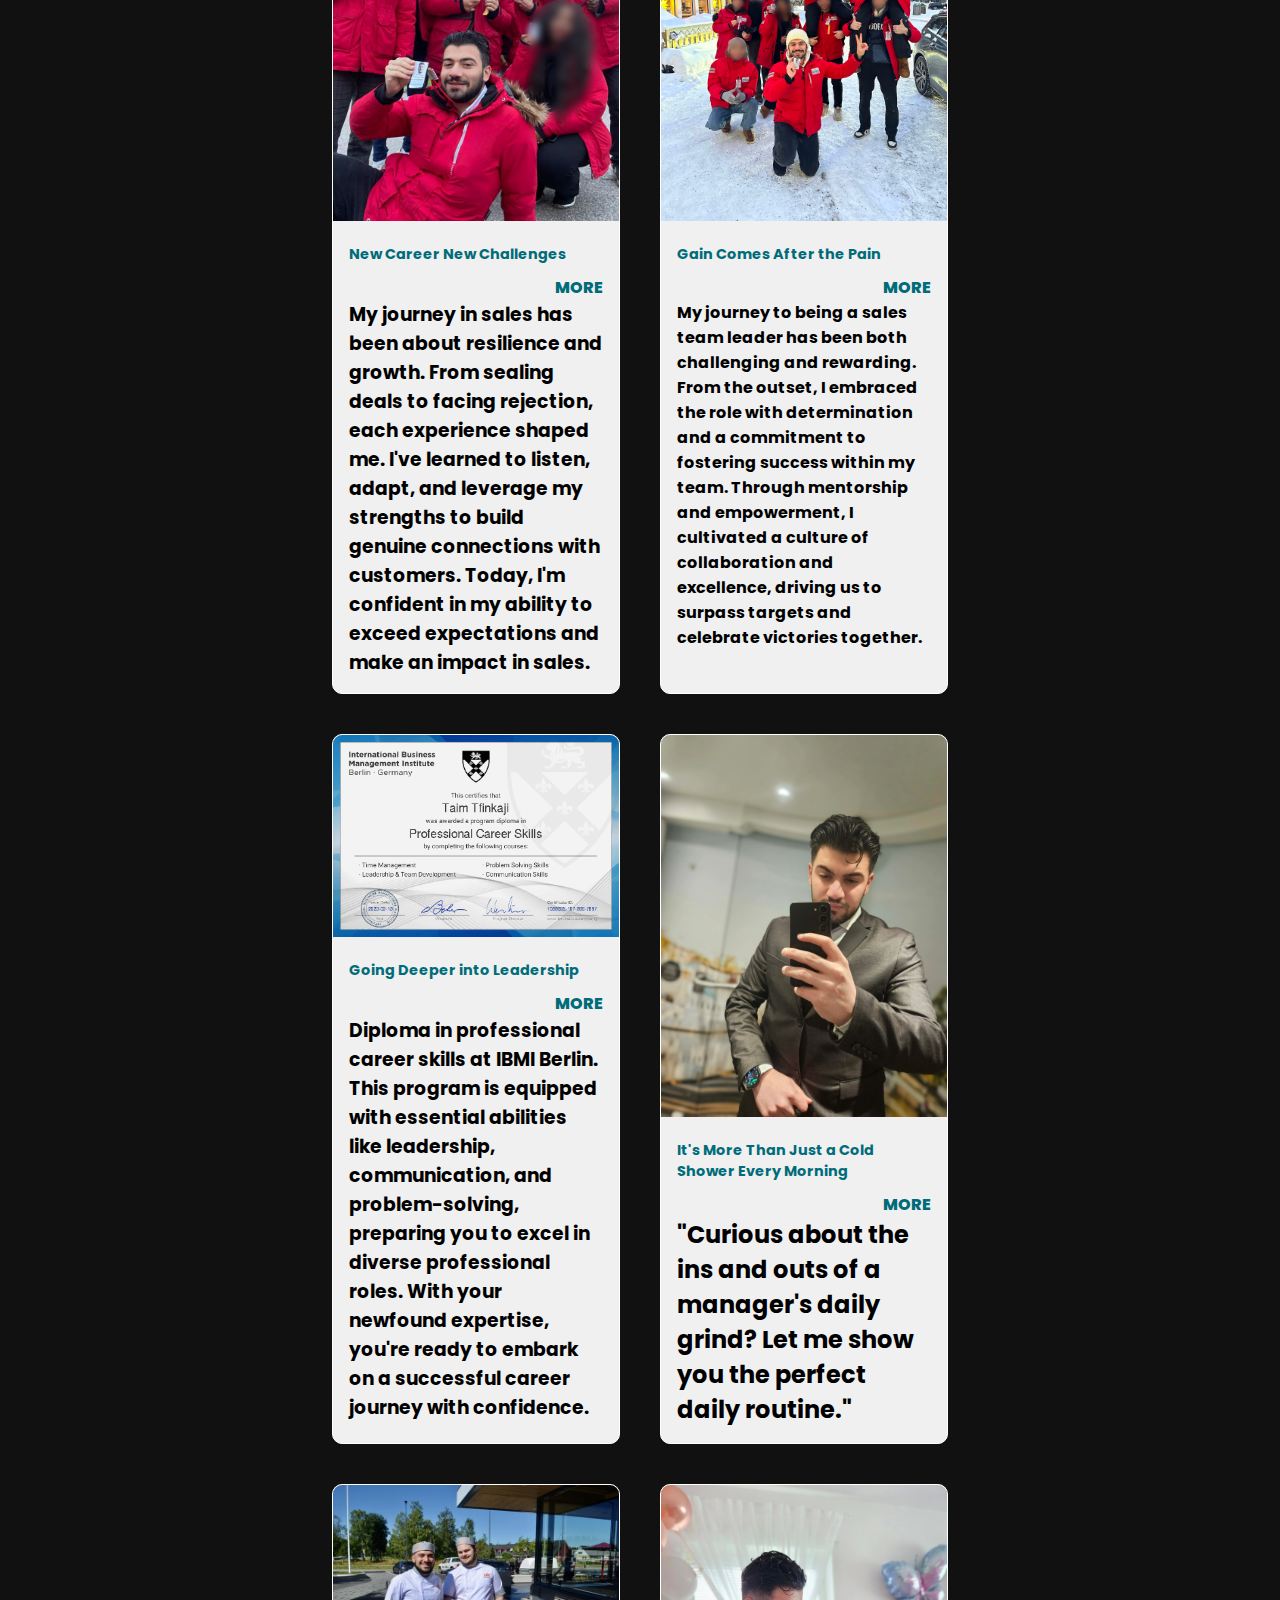
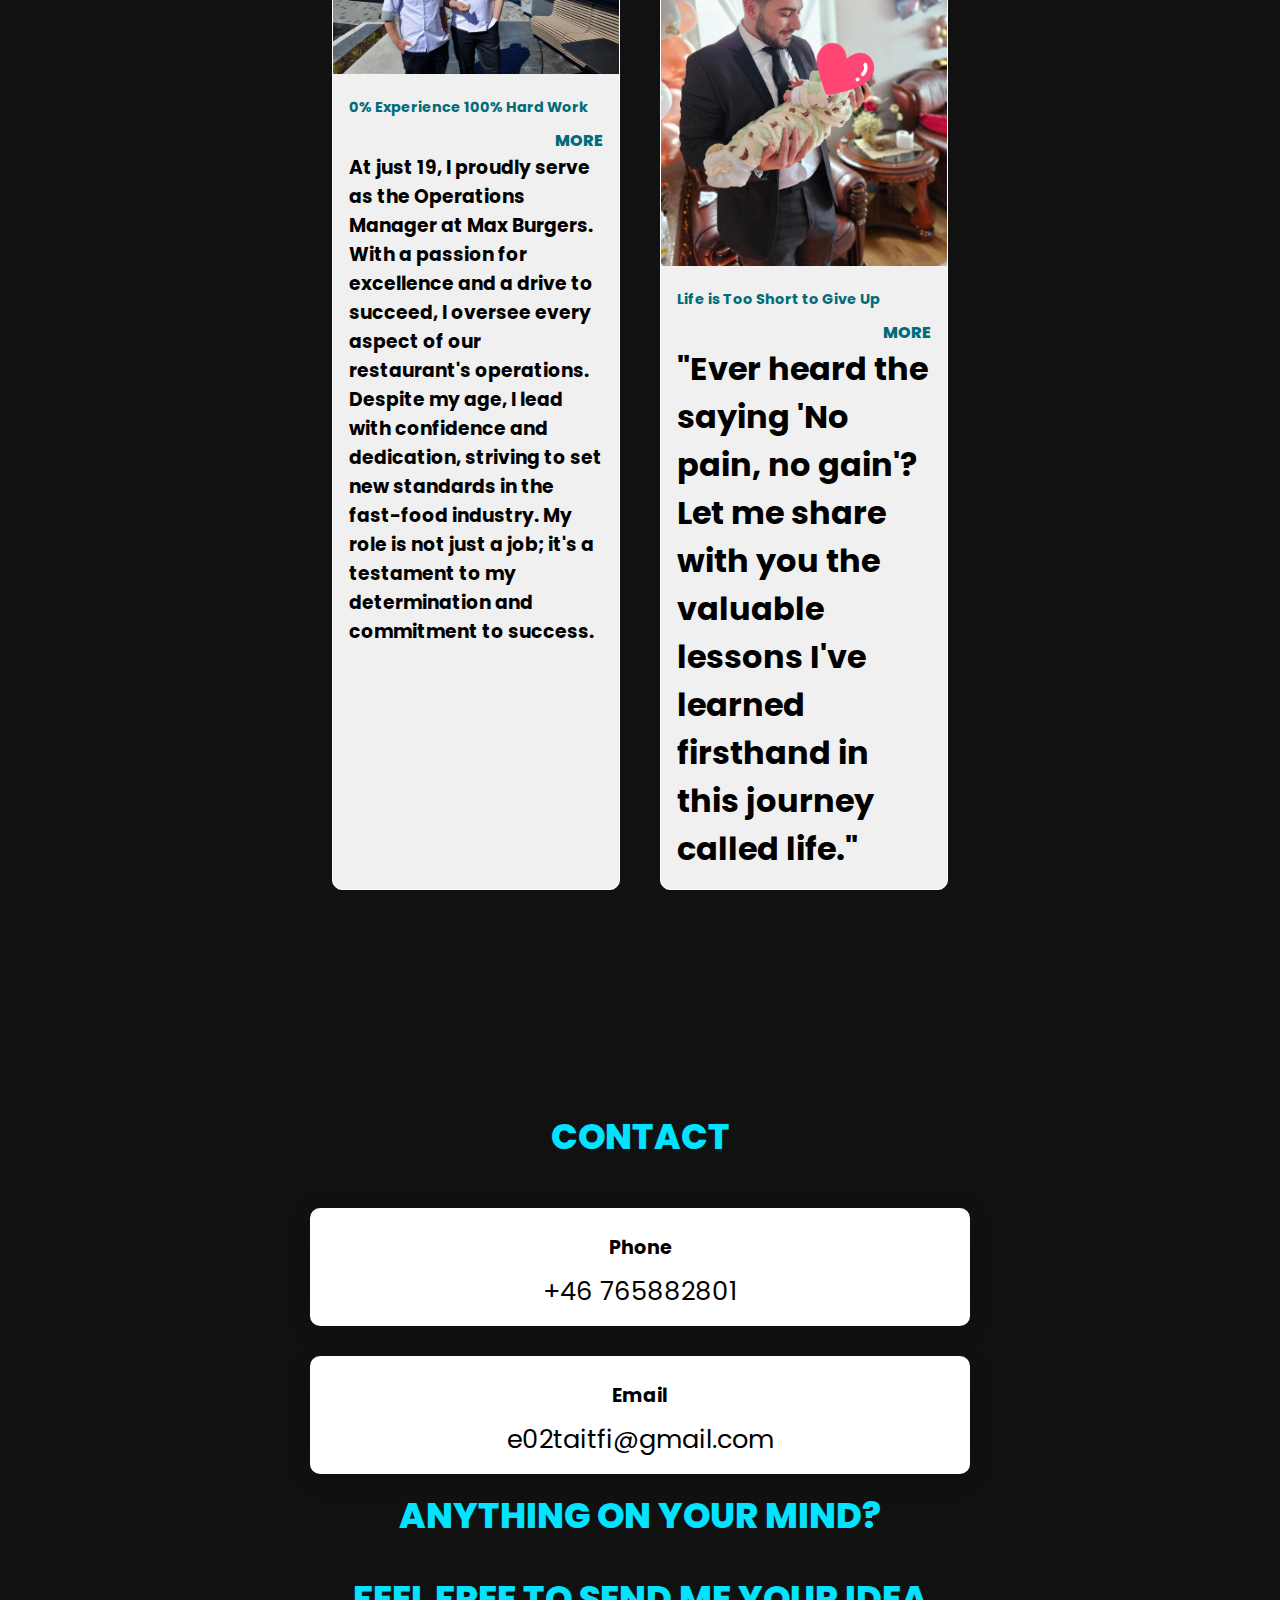
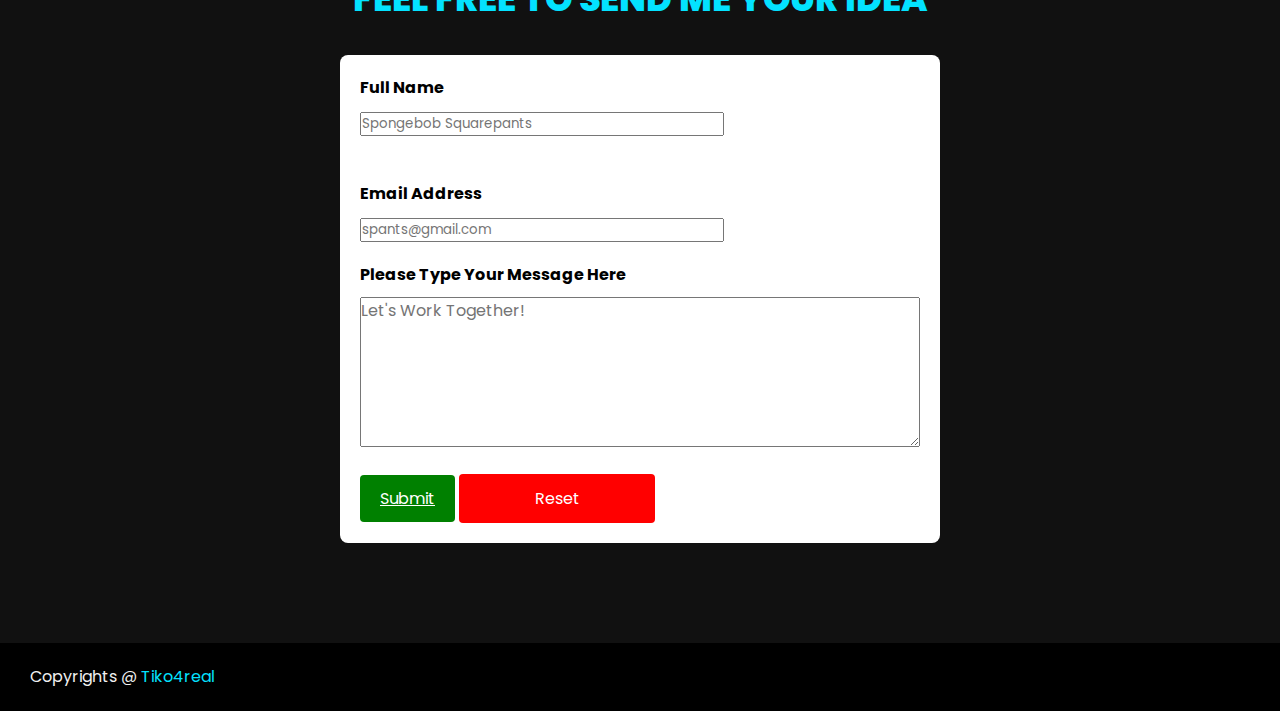
==== commit 5a892ccc: "Move images folder to assets" ====
--- a/index.html
+++ b/index.html
@@ -106,7 +106,7 @@
         <div class="content">
             <div class="projects-card">
                 <div class="projects-img">
-                    <img src="images/salesmen-2.png" alt="Salesmen taking picture">
+                    <img src="assets/images/salesmen-2.png" alt="Salesmen taking picture">
                 </div>
                 <div class="project-info">
                     <p class="project-category"><strong>New Career New Challenges</strong></p>
@@ -123,7 +123,7 @@
             </div>
             <div class="projects-card">
                 <div class="projects-img">
-                    <img src="images/salesman-victory.jpg" alt="Salesmen celebrating victory">
+                    <img src="assets/images/salesman-victory.jpg" alt="Salesmen celebrating victory">
                 </div>
                 <div class="project-info">
                     <p class="project-category"><strong>Gain Comes After the Pain</strong></p>
@@ -140,7 +140,7 @@
             </div>
             <div class="projects-card">
                 <div class="projects-img">
-                    <img src="images/diploma.png" alt="Picture of diploma">
+                    <img src="assets/images/diploma.png" alt="Picture of diploma">
                 </div>
                 <div class="project-info">
                     <p class="project-category"><strong>Going Deeper into Leadership</strong></p>
@@ -157,7 +157,7 @@
             </div>
             <div class="projects-card">
                 <div class="projects-img">
-                    <img src="images/mirror-pic.jpg" alt="A man taking picture in front of mirror">
+                    <img src="assets/images/mirror-pic.jpg" alt="A man taking picture in front of mirror">
                 </div>
                 <div class="project-info">
                     <p class="project-category"><strong>It's More Than Just a Cold Shower Every Morning</strong></p>
@@ -172,7 +172,7 @@
             </div>
             <div class="projects-card">
                 <div class="projects-img">
-                    <img src="images/Max-manager.jpeg" alt="Operations manager of MAX">
+                    <img src="assets/images/Max-manager.jpeg" alt="Operations manager of MAX">
                 </div>
                 <div class="project-info">
                     <p class="project-category"><strong>0% Experience 100% Hard Work</strong></p>
@@ -190,7 +190,7 @@
             </div>
             <div class="projects-card">
                 <div class="projects-img">
-                    <img src="images/happy-birthday.jpg" alt="A man holding newborn child">
+                    <img src="assets/images/happy-birthday.jpg" alt="A man holding newborn child">
                 </div>
                 <div class="project-info">
                     <p class="project-category"><strong>Life is Too Short to Give Up</strong></p>
--- a/assets/css/style.css
+++ b/assets/css/style.css
@@ -312,7 +312,83 @@
 
 }
 
-}
+.card:hover {
+    transform:none;
+}
+
+.projects-card:hover {
+    transform: none;
+}
+
+
+.main h2 span {
+    font-size: 1.3em;
+}
+
+.main h2 {
+    font-size: 0.7em;
+}
+
+.main h3 {
+    font-size: 1.1em;
+}
+
+.main-btn {
+    font-size: 0.6em;
+}
+
+.social-icons a {
+    
+    font-size: 1.5em;
+    
+}
+
+.main-btn:hover {
+    transform:none;
+}
+
+
+}
+
+@media (max-width:335px) {
+
+.projects-card {
+    border: none;
+    min-height: 10em;
+    width: 13em;
+    font-size: 0.7em;
+}
+.main h2 span {
+    font-size: 1.2em;
+}
+
+.main h2 {
+    font-size: 0.5em;
+}
+
+.main h3 {
+    font-size: 0.7em;
+}
+
+.info h3 {
+   
+    font-size: 0.8em;
+    font-weight: 700;
+    margin: 2px;
+}
+
+.main-btn {
+    font-size: 0.5em;
+}
+
+.social-icons a {
+    
+    font-size: 1.2em;
+    
+}
+
+}
+
 
 
 @media (max-width: 100%) {
@@ -387,7 +463,7 @@
     border-radius: 4px;
     cursor: pointer;
     font-size: 16px;
-    width: 25%;
+    width: 35%;
 }
 
 .lang-menu {
